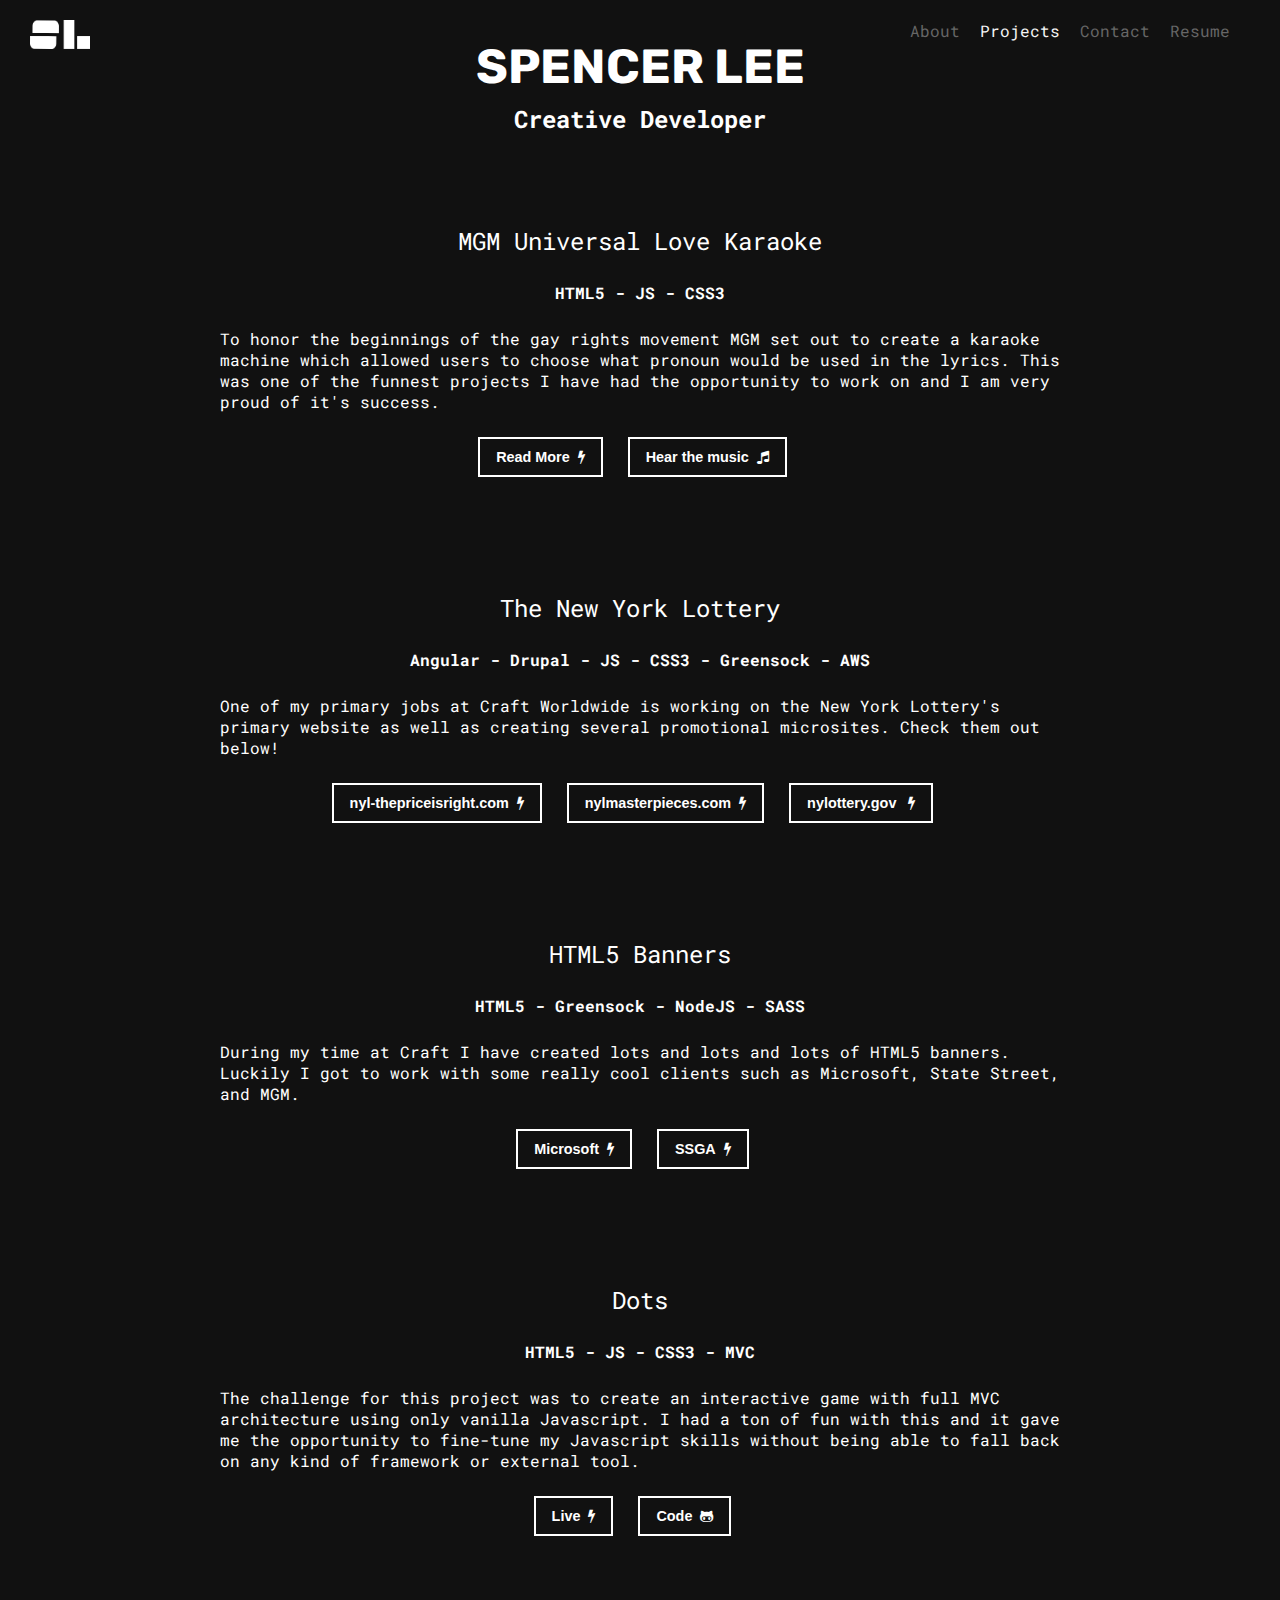
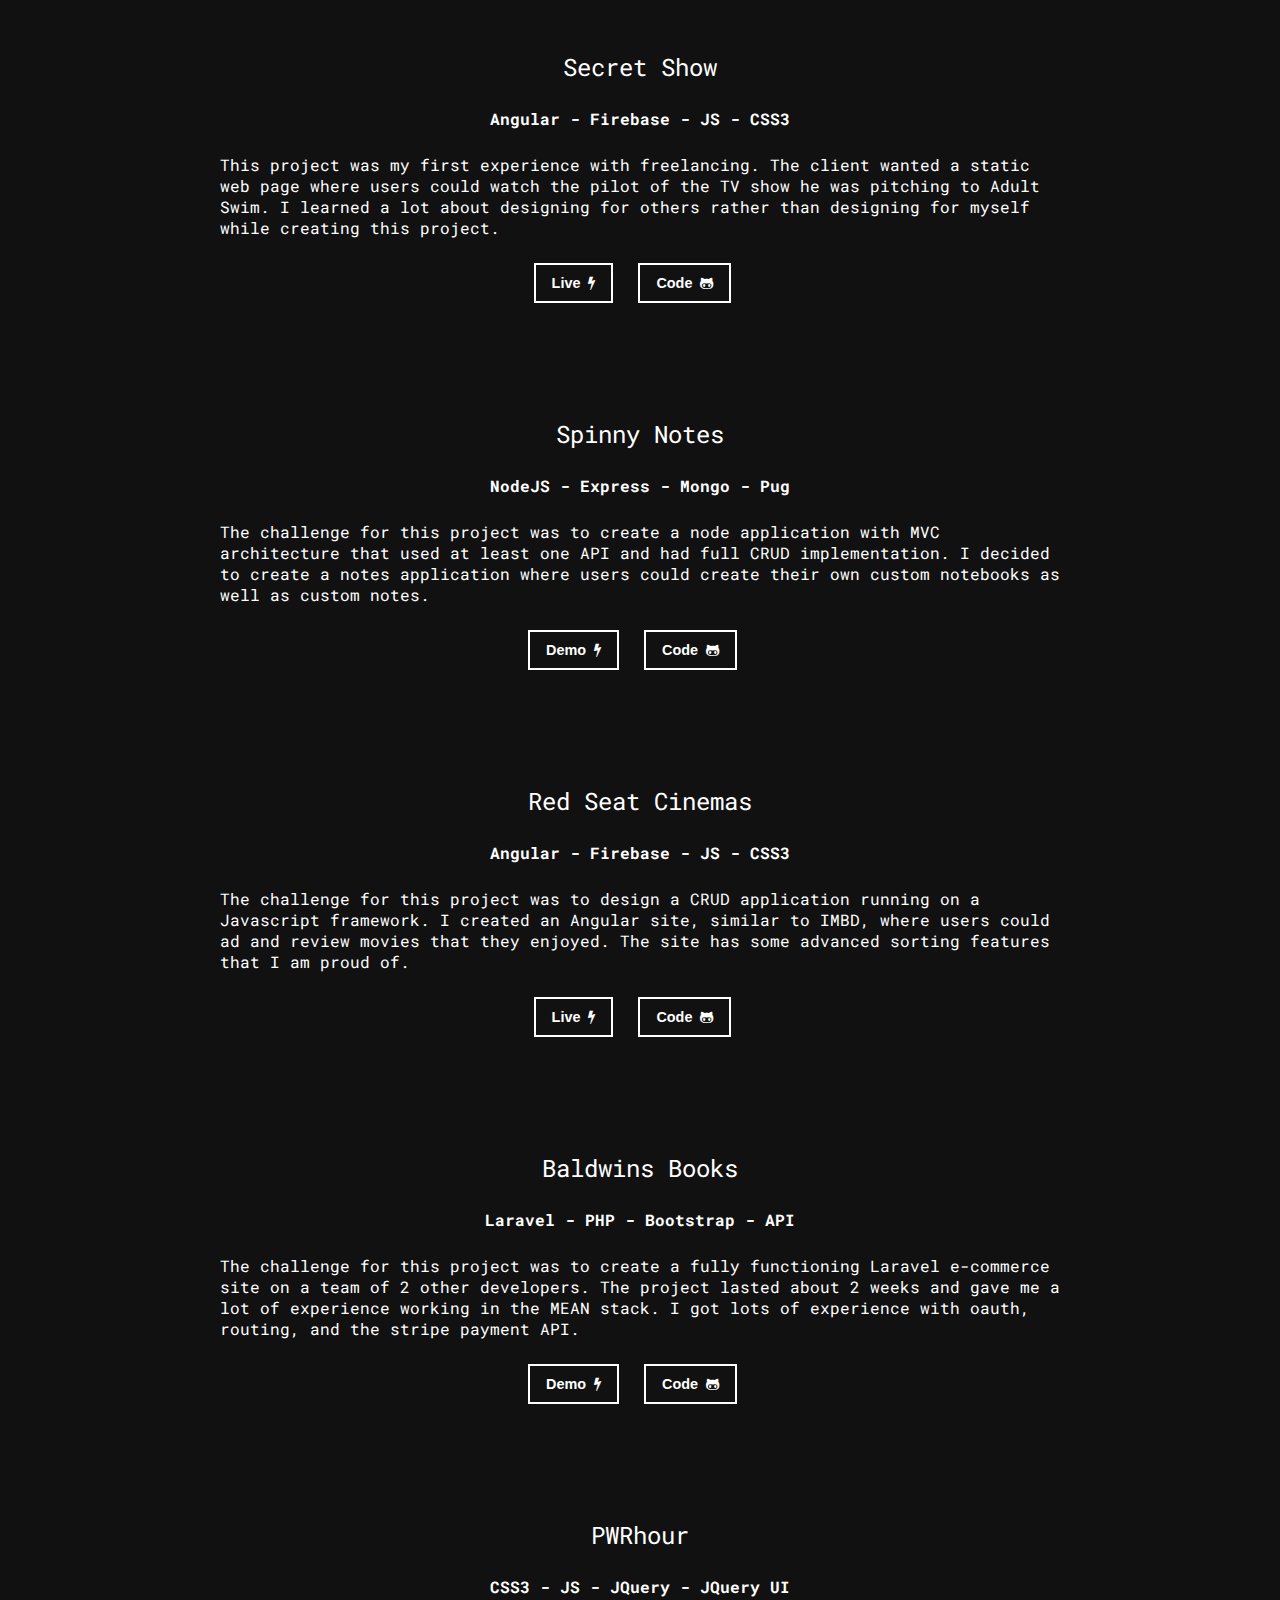
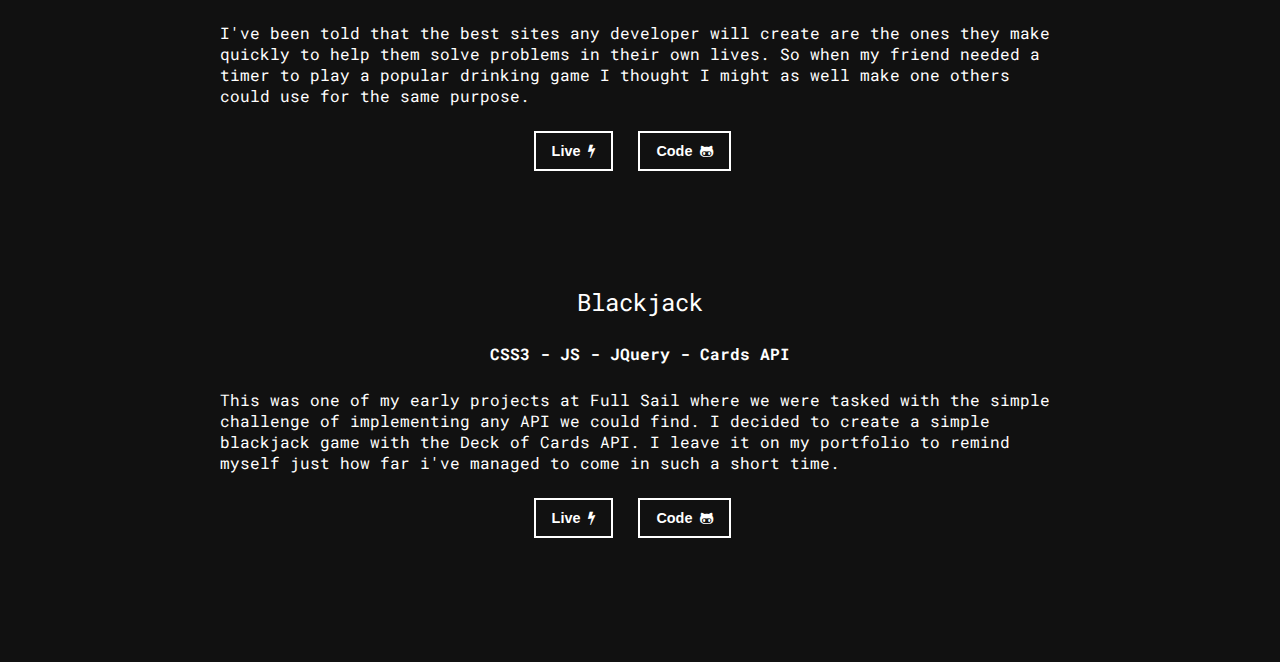
==== index.html @ 16e2f805 "Updating paths" ====
<!DOCTYPE html>
<html>
  <head>
    <meta charset="utf-8">
    <meta name="viewport" content="width=device-width, initial-scale=1.0">
    <link href="https://fonts.googleapis.com/css?family=Roboto+Mono|Rubik:900" rel="stylesheet"/>
    <link rel="shortcut icon" href="favicon.ico" type="image/x-icon">
    <link href="https://maxcdn.bootstrapcdn.com/font-awesome/4.7.0/css/font-awesome.min.css" rel="stylesheet" integrity="sha384-wvfXpqpZZVQGK6TAh5PVlGOfQNHSoD2xbE+QkPxCAFlNEevoEH3Sl0sibVcOQVnN" crossorigin="anonymous">

    <link href="css/main.css" rel="stylesheet"/>
    <title>Spencer Lee | Creative Developer</title>
    <meta name="description" content="Hi I'm Spencer Lee, a creative developer. Here you can find some of the different projects I've gotten to work on the last few months.">
    <script>
      (function(i,s,o,g,r,a,m){i['GoogleAnalyticsObject']=r;i[r]=i[r]||function(){
      (i[r].q=i[r].q||[]).push(arguments)},i[r].l=1*new Date();a=s.createElement(o),
      m=s.getElementsByTagName(o)[0];a.async=1;a.src=g;m.parentNode.insertBefore(a,m)
      })(window,document,'script','https://www.google-analytics.com/analytics.js','ga');

      ga('create', 'UA-91645267-1', 'auto');
      ga('send', 'pageview');
    </script>
  </head>
  <body>
    <img class="escape" src="images/logo.png" alt="Logo">
    <section id="header">
      <h1> SPENCER LEE </h1>
      <h2> Creative Developer </h2>
      <nav id="nav">
        <a href="http://spencerlee200.github.io/about"> About </a>
        <a class="active" href="http://spencerlee200.github.io"> Projects </a>
        <a href="http://spencerlee200.github.io/contact"> Contact </a>
        <a href="Lee_Spencer-Resume.pdf" target="_blank"> Resume </a>
      </nav>
    </section>

    <section id="work">
      <div>
        <ul>
          <li class="slant">
            <span class="revslant"> MGM Universal Love Karaoke </span>
            <div class="dropdown revslant">
              <div>
                <p> <strong> HTML5 - JS - CSS3 </strong> </p>
                <p> To honor the beginnings of the gay rights movement MGM set out to create a
                    karaoke machine which allowed users to choose what pronoun would be used in
                    the lyrics. This was one of the funnest projects I have had the opportunity to
                    work on and I am very proud of it's success.
                </p>
                <a href="https://www.adweek.com/creativity/see-how-mgms-universal-love-made-an-impact-during-stonewall-day/" target="_blank"><button> Read More&nbsp;&nbsp;<i class="fa fa-bolt" aria-hidden="true"></i></button></a>
                <a href="https://www.universal-love.com/" target="_blank"><button> Hear the music&nbsp;&nbsp;<i class="fa fa-music"></i></button></a>
              </div>
            </div>
          </li>
          <li class="revslant">
            <span class="slant"> The New York Lottery </span>
            <div class="dropdown slant">
              <div>
                <p> <strong> Angular - Drupal - JS - CSS3 - Greensock - AWS </strong> </p>
                <p> One of my primary jobs at Craft Worldwide is working on the New York Lottery's primary
                    website as well as creating several promotional microsites. Check them out below!
                </p>
                <a href="https://www.nyl-thepriceisright.com/" target="_blank"><button> nyl-thepriceisright.com&nbsp;&nbsp;<i class="fa fa-bolt" aria-hidden="true"></i></button></a>
                <a href="https://www.youtube.com/watch?v=92Py029llLg&feature=youtu.be" target="_blank"><button> nylmasterpieces.com&nbsp;&nbsp;<i class="fa fa-bolt" aria-hidden="true"></i></button></a>
                <a href="https://nylottery.ny.gov/" target="_blank"><button> nylottery.gov &nbsp;&nbsp;<i class="fa fa-bolt" aria-hidden="true"></i></button></a>
              </div>
            </div>
          </li>
          <li class="slant">
            <span class="revslant"> HTML5 Banners </span>
            <div class="dropdown revslant">
              <div>
                <p> <strong> HTML5 - Greensock - NodeJS - SASS </strong> </p>
                <p> During my time at Craft I have created lots and lots and lots of HTML5 banners. Luckily I got to work
                    with some really cool clients such as Microsoft, State Street, and MGM.
                </p>
                <a href="https://spencerlee200.github.io/banners/microsoft_ad" target="_blank"><button class="banner_btn" value='msft'> Microsoft&nbsp;&nbsp;<i class="fa fa-bolt" aria-hidden="true"></i></button></a>
                <a href="https://spencerlee200.github.io/banners/ssga_ad" target="_blank"><button class="banner_btn" value='ssga'> SSGA&nbsp;&nbsp;<i class="fa fa-bolt" aria-hidden="true"></i></button></a>
              </div>
            </div>
          </li>
          <li class="revslant">
            <span class="slant"> Dots </span>
            <div class="dropdown slant">
              <div>
                <p> <strong> HTML5 - JS - CSS3 - MVC </strong> </p>
                <p> The challenge for this project was to create an interactive game with full MVC
                    architecture using only vanilla Javascript. I had a ton of fun with this and it gave me
                    the opportunity to fine-tune my Javascript skills without being able to fall back on
                    any kind of framework or external tool.
                </p>
                <a href="https://spencerlee200.github.io/dots" target="_blank"><button> Live&nbsp;&nbsp;<i class="fa fa-bolt" aria-hidden="true"></i></button></a>
                <a href="https://github.com/spencerlee200/dots" target="_blank"><button> Code&nbsp;&nbsp;<i class="fa fa-github-alt" aria-hidden="true"></i></button></a>
              </div>
            </div>
          </li>
          <li class="slant">
            <span class="revslant"> Secret Show </span>
            <div class="dropdown revslant">
              <div>
                <p> <strong> Angular - Firebase - JS - CSS3</strong> </p>
                <p> This project was my first experience with freelancing. The client wanted
                    a static web page where users could watch the pilot of the TV show he was pitching to Adult Swim.
                    I learned a lot about designing for others rather than designing for myself while
                    creating this project.
                </p>
                <a href="http://spencerlee200.github.io/secretshow" target="_blank"><button> Live&nbsp;&nbsp;<i class="fa fa-bolt" aria-hidden="true"></i></button></a>
                <a href="https://github.com/spencerlee200/secretshow" target="_blank"><button> Code&nbsp;&nbsp;<i class="fa fa-github-alt" aria-hidden="true"></i></button></a>
              </div>
            </div>
          </li>
          <li class="revslant">
            <span class="slant"> Spinny Notes </span>
            <div class="dropdown slant">
              <div>
                <p> <strong> NodeJS - Express - Mongo - Pug </strong> </p>
                <p> The challenge for this project was to create a node application with MVC
                    architecture that used at least one API and had full CRUD implementation. I decided
                    to create a notes application where users could create their own custom notebooks
                    as well as custom notes.
                </p>
                <a href="https://www.youtube.com/watch?v=k9lcfve6gXg" target="_blank"><button> Demo&nbsp;&nbsp;<i class="fa fa-bolt" aria-hidden="true"></i></button></a>
                <a href="https://github.com/spencerlee200/spinnynotes" target="_blank"><button> Code&nbsp;&nbsp;<i class="fa fa-github-alt" aria-hidden="true"></i></button></a>
              </div>
            </div>
          </li>
          <li class="slant">
            <span class="revslant"> Red Seat Cinemas </span>
            <div class="dropdown revslant">
              <div>
                <p> <strong> Angular - Firebase - JS - CSS3 </strong> </p>
                <p> The challenge for this project was to design a CRUD application
                    running on a Javascript framework. I created an Angular site, similar to IMBD, where
                    users could ad and review movies that they enjoyed. The site has some advanced sorting
                    features that I am proud of.
                </p>
                <a href="http://spencerlee200.github.io/movies" target="_blank"><button> Live&nbsp;&nbsp;<i class="fa fa-bolt" aria-hidden="true"></i></button></a>
                <a href="https://github.com/spencerlee200/movies" target="_blank"><button> Code&nbsp;&nbsp;<i class="fa fa-github-alt" aria-hidden="true"></i></button></a>
              </div>
            </div>
          </li>
          <li class="revslant">
            <span class="slant"> Baldwins Books </span>
            <div class="dropdown slant">
              <div>
                <p> <strong> Laravel - PHP - Bootstrap - API </strong> </p>
                <p> The challenge for this project was to create a fully functioning Laravel e-commerce site
                    on a team of 2 other developers. The project lasted about 2 weeks and gave me a lot of
                    experience working in the MEAN stack. I got lots of experience with oauth, routing, and
                    the stripe payment API.
                </p>
                <a href="https://www.youtube.com/watch?v=F7EI7WzmjQY&feature=youtu.be" target="_blank"><button> Demo&nbsp;&nbsp;<i class="fa fa-bolt" aria-hidden="true"></i></button></a>
                <a href="https://github.com/spencerlee200/baldwinsbooks" target="_blank"><button> Code&nbsp;&nbsp;<i class="fa fa-github-alt" aria-hidden="true"></i></button></a>
              </div>
            </div>
          </li>
          <li class="slant">
            <span class="revslant"> PWRhour </span>
            <div class="dropdown revslant">
              <div>
                <p> <strong> CSS3 - JS - JQuery - JQuery UI </strong> </p>
                <p> I've been told that the best sites any developer will create are the ones they
                    make quickly to help them solve problems in their own lives. So when my friend needed
                    a timer to play a popular drinking game I thought I might as well make one others could use
                    for the same purpose.
                </p>
                <a href="http://spencerlee200.github.io/pwrhour" target="_blank"><button> Live&nbsp;&nbsp;<i class="fa fa-bolt" aria-hidden="true"></i></button></a>
                <a href="https://github.com/spencerlee200/pwrhour" target="_blank"><button> Code&nbsp;&nbsp;<i class="fa fa-github-alt" aria-hidden="true"></i></button></a>
              </div>
            </div>
          </li>
          <li class="revslant">
            <span class="slant"> Blackjack </span>
            <div class="dropdown slant">
              <div>
                <p> <strong> CSS3 - JS - JQuery - Cards API </strong> </p>
                <p> This was one of my early projects at Full Sail where we were tasked with
                    the simple challenge of implementing any API we could find. I decided to create a
                    simple blackjack game with the Deck of Cards API. I leave it on my portfolio to remind myself
                    just how far i've managed to come in such a short time.
                </p>
                <a href="http://spencerlee200.github.io/blackjack" target="_blank"><button> Live&nbsp;&nbsp;<i class="fa fa-bolt" aria-hidden="true"></i></button></a>
                <a href="https://github.com/spencerlee200/blackjack" target="_blank"><button> Code&nbsp;&nbsp;<i class="fa fa-github-alt" aria-hidden="true"></i></button></a>
              </div>
            </div>
          </li>
        </ul>
      </div>
    </section>
    <script src="https://code.jquery.com/jquery-3.1.1.min.js" integrity="sha256-hVVnYaiADRTO2PzUGmuLJr8BLUSjGIZsDYGmIJLv2b8=" crossorigin="anonymous"></script>
    <script type="text/javascript" src="js/main.js"></script>
    <script>
      (function(i,s,o,g,r,a,m){i['GoogleAnalyticsObject']=r;i[r]=i[r]||function(){
      (i[r].q=i[r].q||[]).push(arguments)},i[r].l=1*new Date();a=s.createElement(o),
      m=s.getElementsByTagName(o)[0];a.async=1;a.src=g;m.parentNode.insertBefore(a,m)
      })(window,document,'script','https://www.google-analytics.com/analytics.js','ga');

      ga('create', 'UA-91645267-1', 'auto');
      ga('send', 'pageview');
    </script>
  </body>
</html>
---- css/main.css ----
/*//////////////////////////////////////
          General and Navigation
//////////////////////////////////////*/
body {
  background: #111;
  font-family: 'Roboto Mono', monospace;
  color: white;
  margin: 0;
}

a {
  text-decoration: none;
  color: white;
}



#header {
  text-align: center;
}

#header h1 {
  font-family: 'Rubik', sans-serif;
  font-size: 3em;
  margin: 8px auto;
  padding-top: 30px;
}

#header h2 {
  font-size: 1.5em;
  margin: 2px auto;
}

#nav {
  float: right;
  top: 20px;
  right: 30px;
  position: absolute;
}

#nav a {
  color: #666;
  float: left;
  margin-right: 20px;
}

#nav a:hover, #nav a.active:hover {
  color: white;
}

#nav a.active {
  color: whitesmoke;
}

.escape {
  width: 60px;
  top: 20px;
  left: 30px;
  position: absolute;
}

.hidden {
  display: none !important;
}

/*//////////////////////////////////////
                Work
//////////////////////////////////////*/
#work ul {
  list-style: none;
  padding-left: 0;
  margin-left: 0;
  margin-top: 50px;
}

#work ul li {
  padding: 40px;
  text-align: center;
  margin-bottom: 20px;
}

#work li span {
  display: block;
  font-size: 1.5em;
  vertical-align: middle;
}

.slant {
  -webkit-transform: skewY(5deg);
     -moz-transform: skewY(5deg);
      -ms-transform: skewY(5deg);
          transform: skewY(5deg);
}

.revslant {
  -webkit-transform: skewY(-5deg);
     -moz-transform: skewY(-5deg);
      -ms-transform: skewY(-5deg);
          transform: skewY(-5deg);
}

.dropdown {
  height: auto;
  display: block;
  background: none;
}

.dropdown div {
  text-align: center;
}

.dropdown p {
  width: 70%;
  text-align: left;
  margin: 25px auto;
}

.dropdown p:first-of-type {
  text-align: center;
}

.dropdown button {
  padding: 10px 16px;
  border: 2px solid white;
  color: white;
  font-size: .9em;
  font-weight: bolder;
  background: inherit;
  margin-bottom: 15px;
  cursor: pointer;
}

.dropdown button:hover {
  background: rgba(0, 0, 0, .1);
  transform: scale(1.1);
  color: darken;
}

.dropdown button:first-of-type {
  margin-right: 15px;
}

.down, .up {
  font-size: 2em;
}

/*//////////////////////////////////////
                Banners
//////////////////////////////////////*/
.banner {
  position: absolute;
  top: 50%;
  transform: translateY(-50%);
  bottom: 0;
  left: 0;
  right: 0;
}

.banner i {
  position: relative;
  top: 15px;
  right: 15px;
  color: red;
}

.banner iframe {
  width: 100%;
  height: 100%;
}

.overlay {
  width: 100vw;
  height: 100vh;
  position: fixed;
  top: 0;
  right: 0;
  left: 0;
  bottom: 0;
  background: rgba(0,0,5,0.3);
  display: block;
  z-index: 1;
}

#microsoft_ad {
  width: 300px;
  height: 250px;
}

#ssga_ad {
  width: 300px;
  height: 600px;
}
/*//////////////////////////////////////
                About
//////////////////////////////////////*/
#about {
  clear: both;
  margin-bottom: 50px;
}

#about h3, #contact h3 {
  text-align: center;
  font-family: 'Rubik', sans-serif;
  font-size: 3.5em;
  margin-bottom: 10px;
}

#about p {
  width: 50%;
  text-align: left;
  margin: 0 auto;
}

#about p:last-of-type {
  text-align: center;
}

#reach span {
  font-size: 2em;
  padding: 0px 20px;
}

#reach span:hover {
  background: linear-gradient(330deg, #e05252 0%, #99e052 25%, #52e0e0 50%, #9952e0 75%, #e05252 100%);
  -webkit-background-clip: text;
  -webkit-text-fill-color: transparent;
  -moz- background: #111;
  -moz- color: #00CC99;
}

/*//////////////////////////////////////
                Contact
//////////////////////////////////////*/
#contact form {
  text-align: left;
  width: 20%;
  margin-left: 40%;
}

#contact form > input, #contact form > textarea{
  padding: 10px 5px;
  margin: 5px auto;
  width: 100%;
  border: none;
}

#contact form > button {
  padding: 5px 7px;
  background: white;
  border: none;
  border-radius: 10%;
}

#contact form > button:hover {
  background: #00cc99;
  color: white;
}

/*//////////////////////////////////////
          Media Queries
//////////////////////////////////////*/
@media screen and (max-width: 990px) {
  #nav {
    position: static;
    float: none;
    margin: 0 auto;
    width: 100%;
  }

  #nav > a {
    width: calc(100%/4);
    margin: 0 0;
    padding: 20px 0;
  }

  #work {
    clear: both;
  }

  #about p {
    width: 90%;
  }

  #contact form {
    width: 70%;
    margin-left: 15%;
  }

  #work ul {
    margin-top: 80px;
  }
}

@media screen and (max-width: 615px) {
  .escape {
    display: none;
  }

  .dropdown p {
    width: 95%;
  }

  .dropdown p:first-of-type {
    font-size: 1em;
  }
}
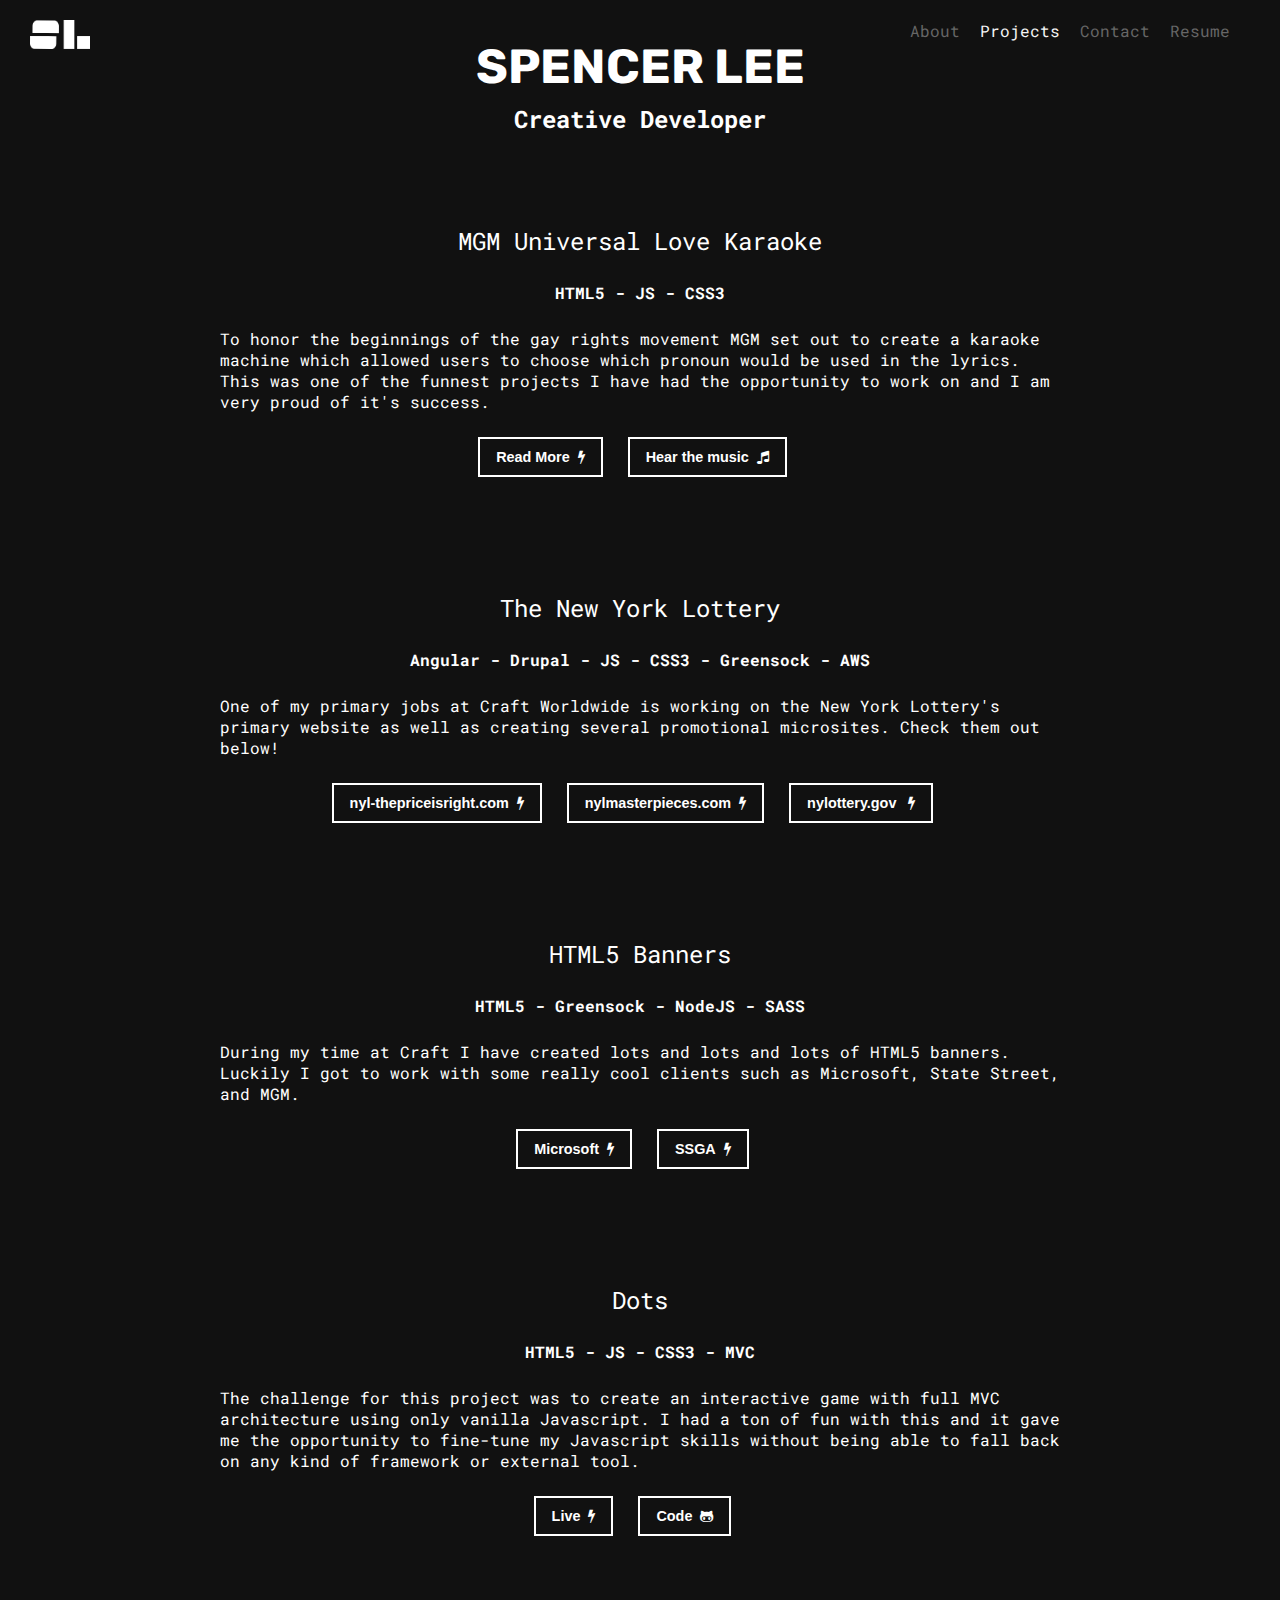
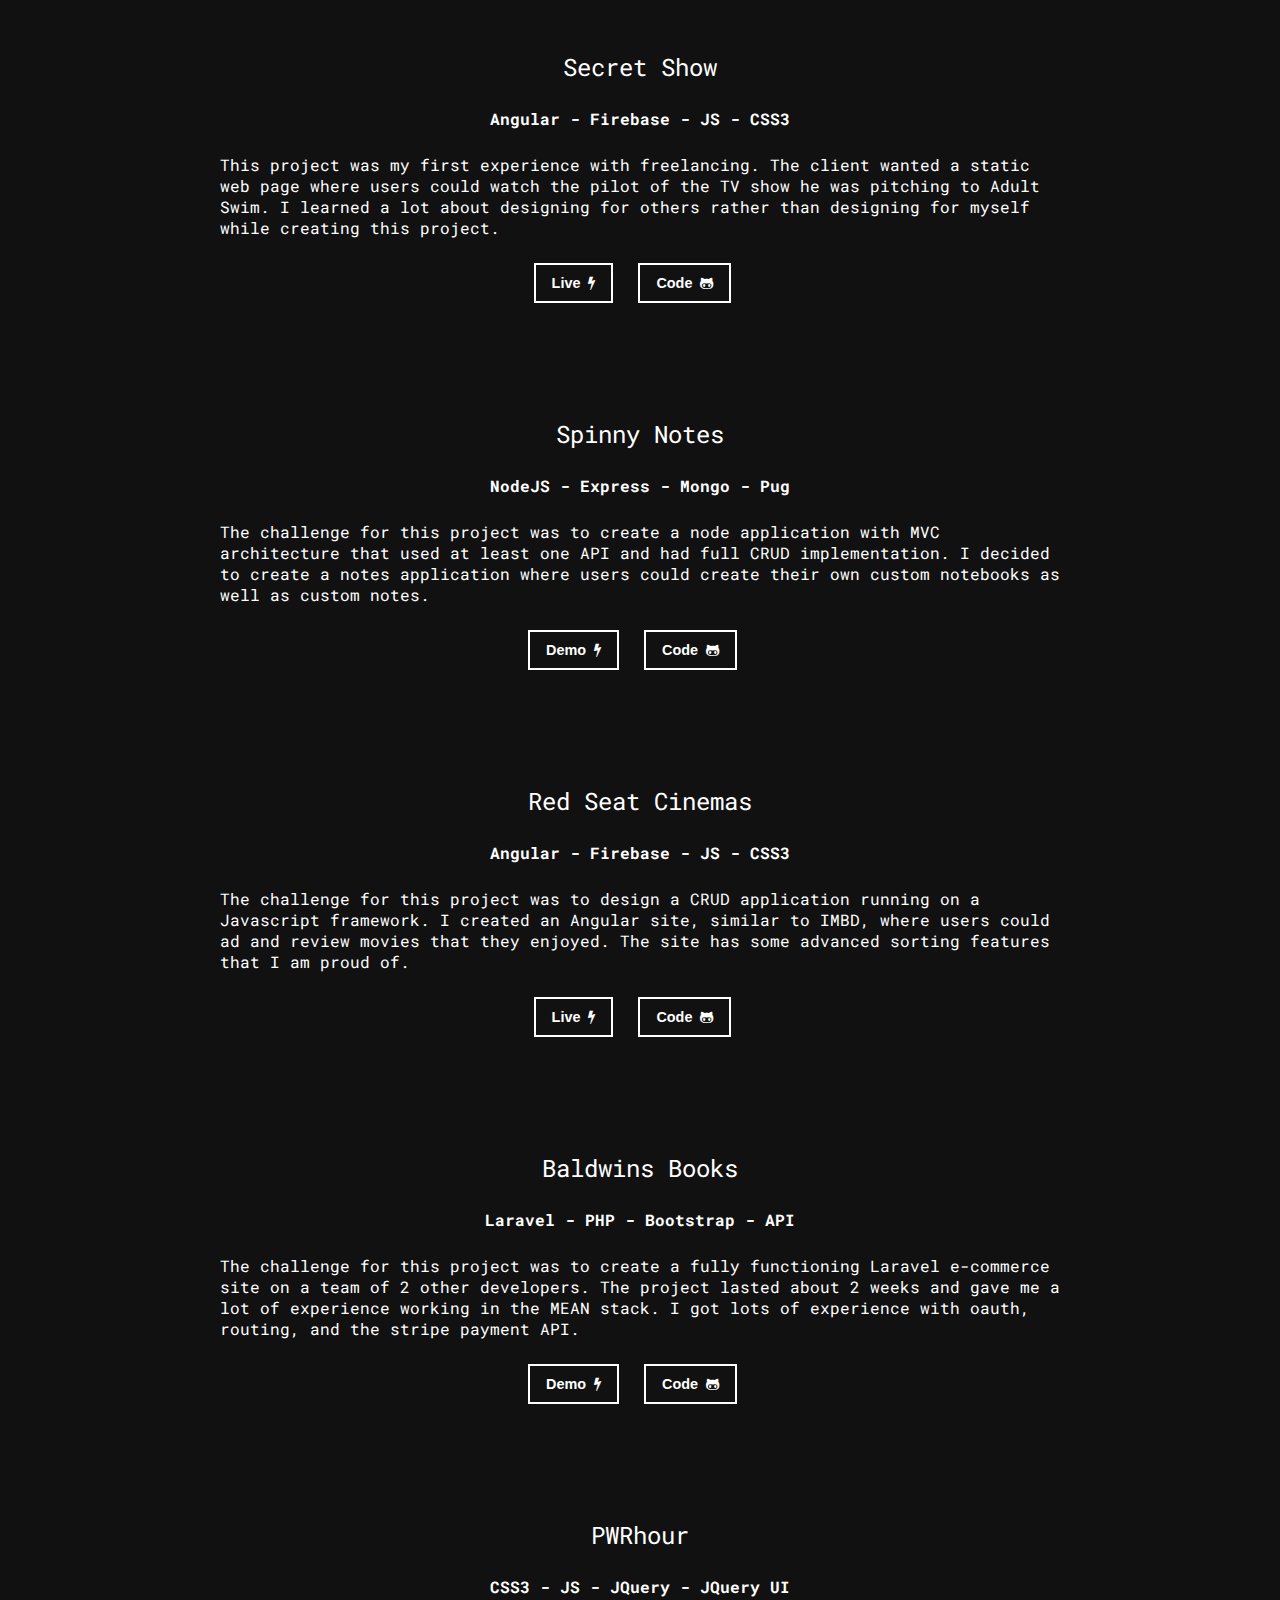
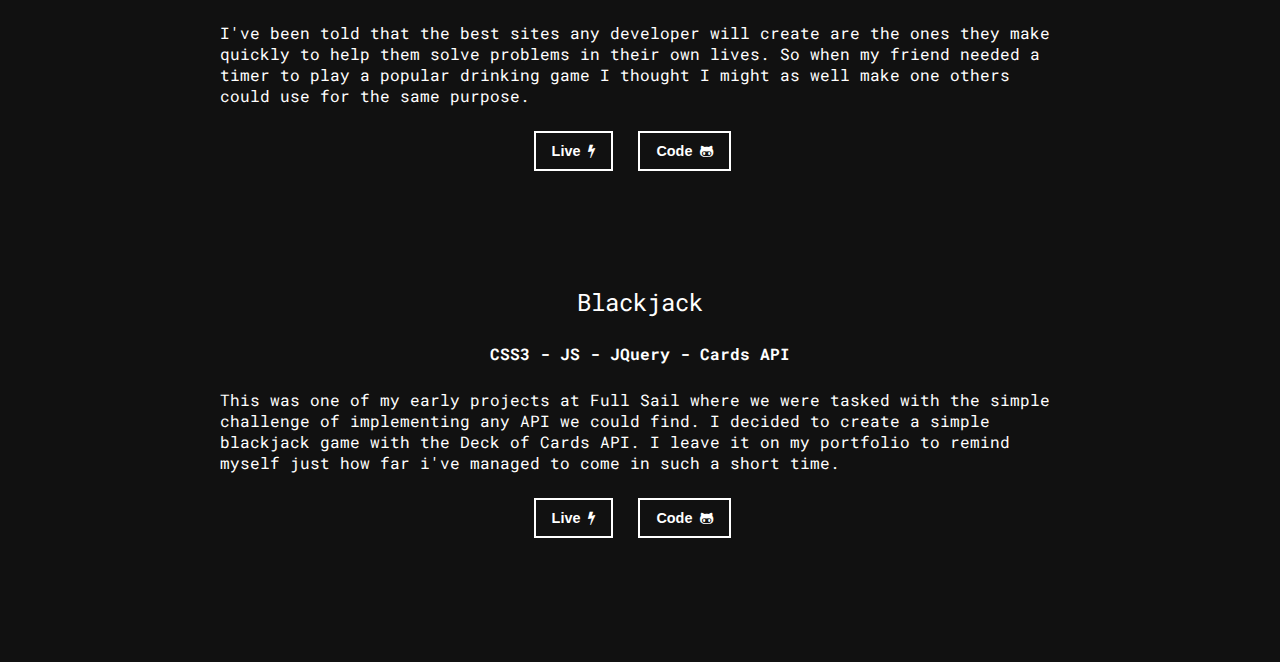
==== commit 10c87620: "Grammer" ====
--- a/index.html
+++ b/index.html
@@ -42,7 +42,7 @@
               <div>
                 <p> <strong> HTML5 - JS - CSS3 </strong> </p>
                 <p> To honor the beginnings of the gay rights movement MGM set out to create a
-                    karaoke machine which allowed users to choose what pronoun would be used in
+                    karaoke machine which allowed users to choose which pronoun would be used in
                     the lyrics. This was one of the funnest projects I have had the opportunity to
                     work on and I am very proud of it's success.
                 </p>
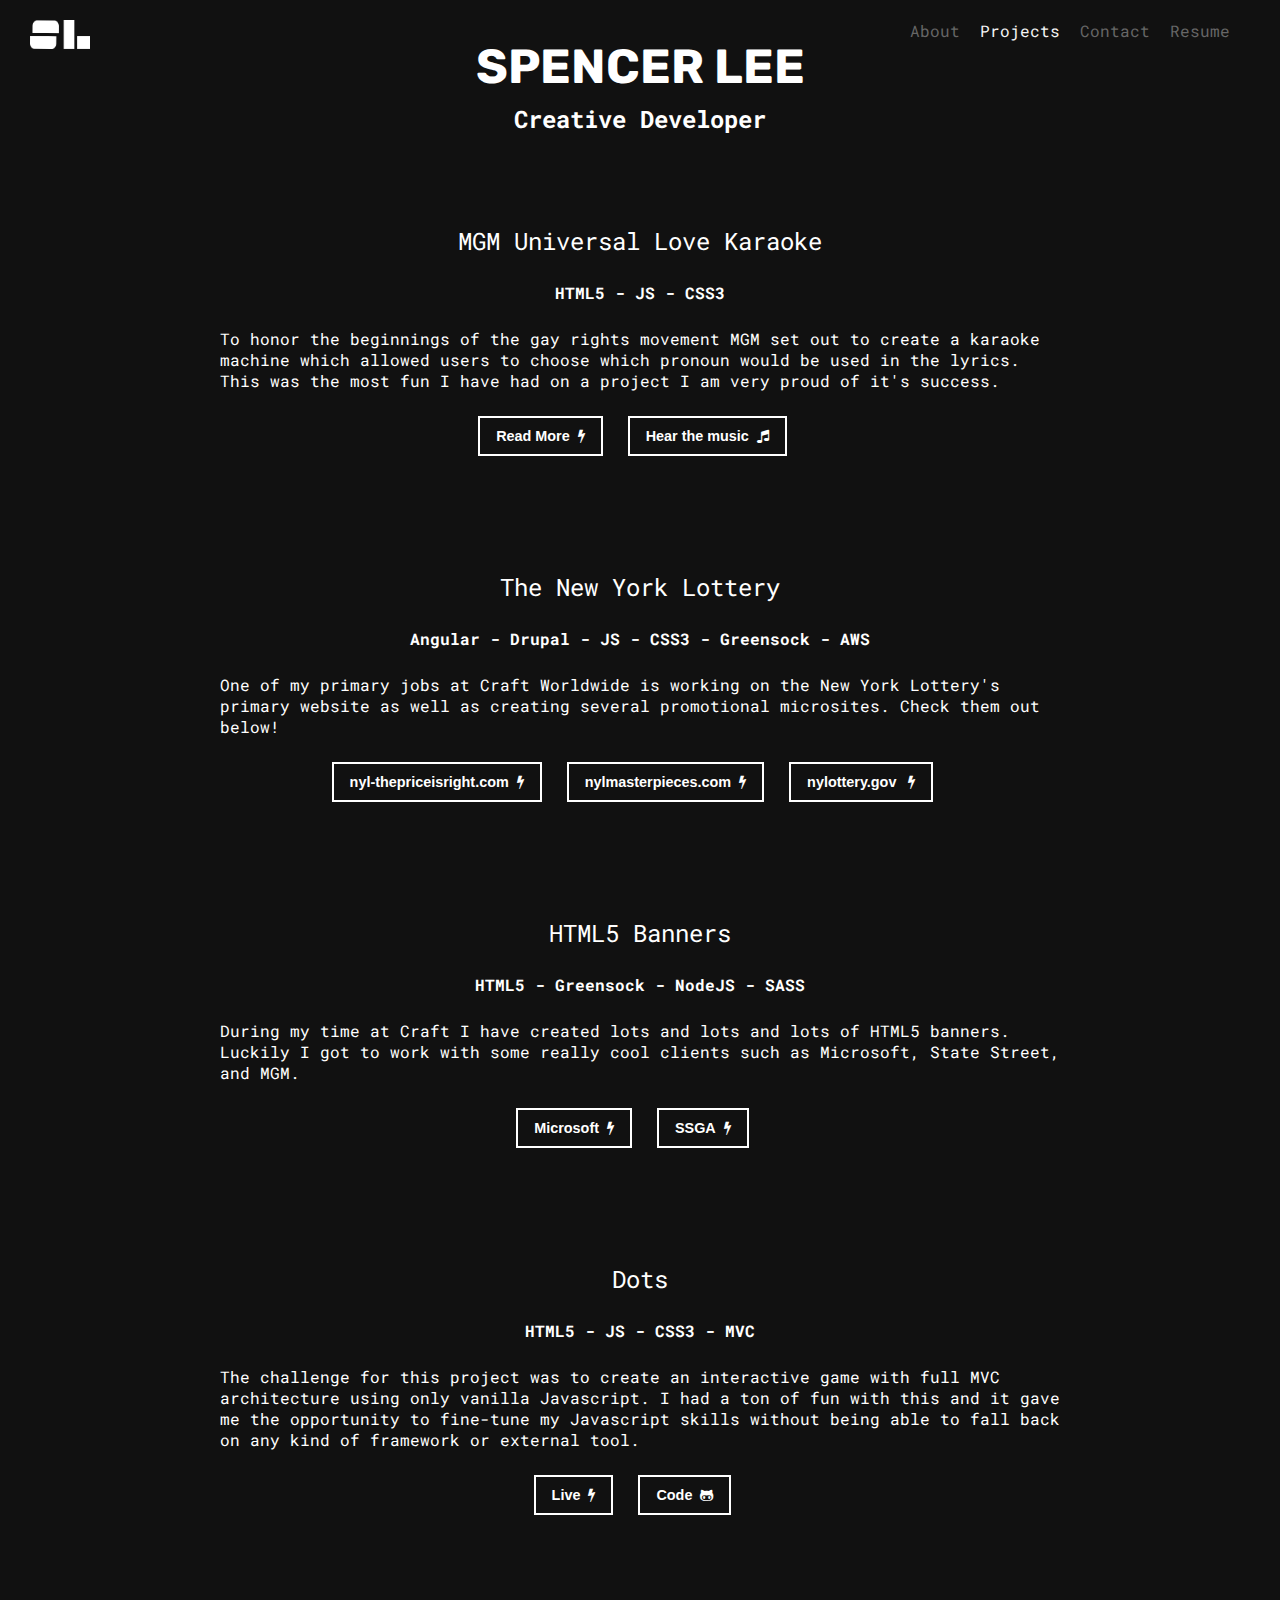
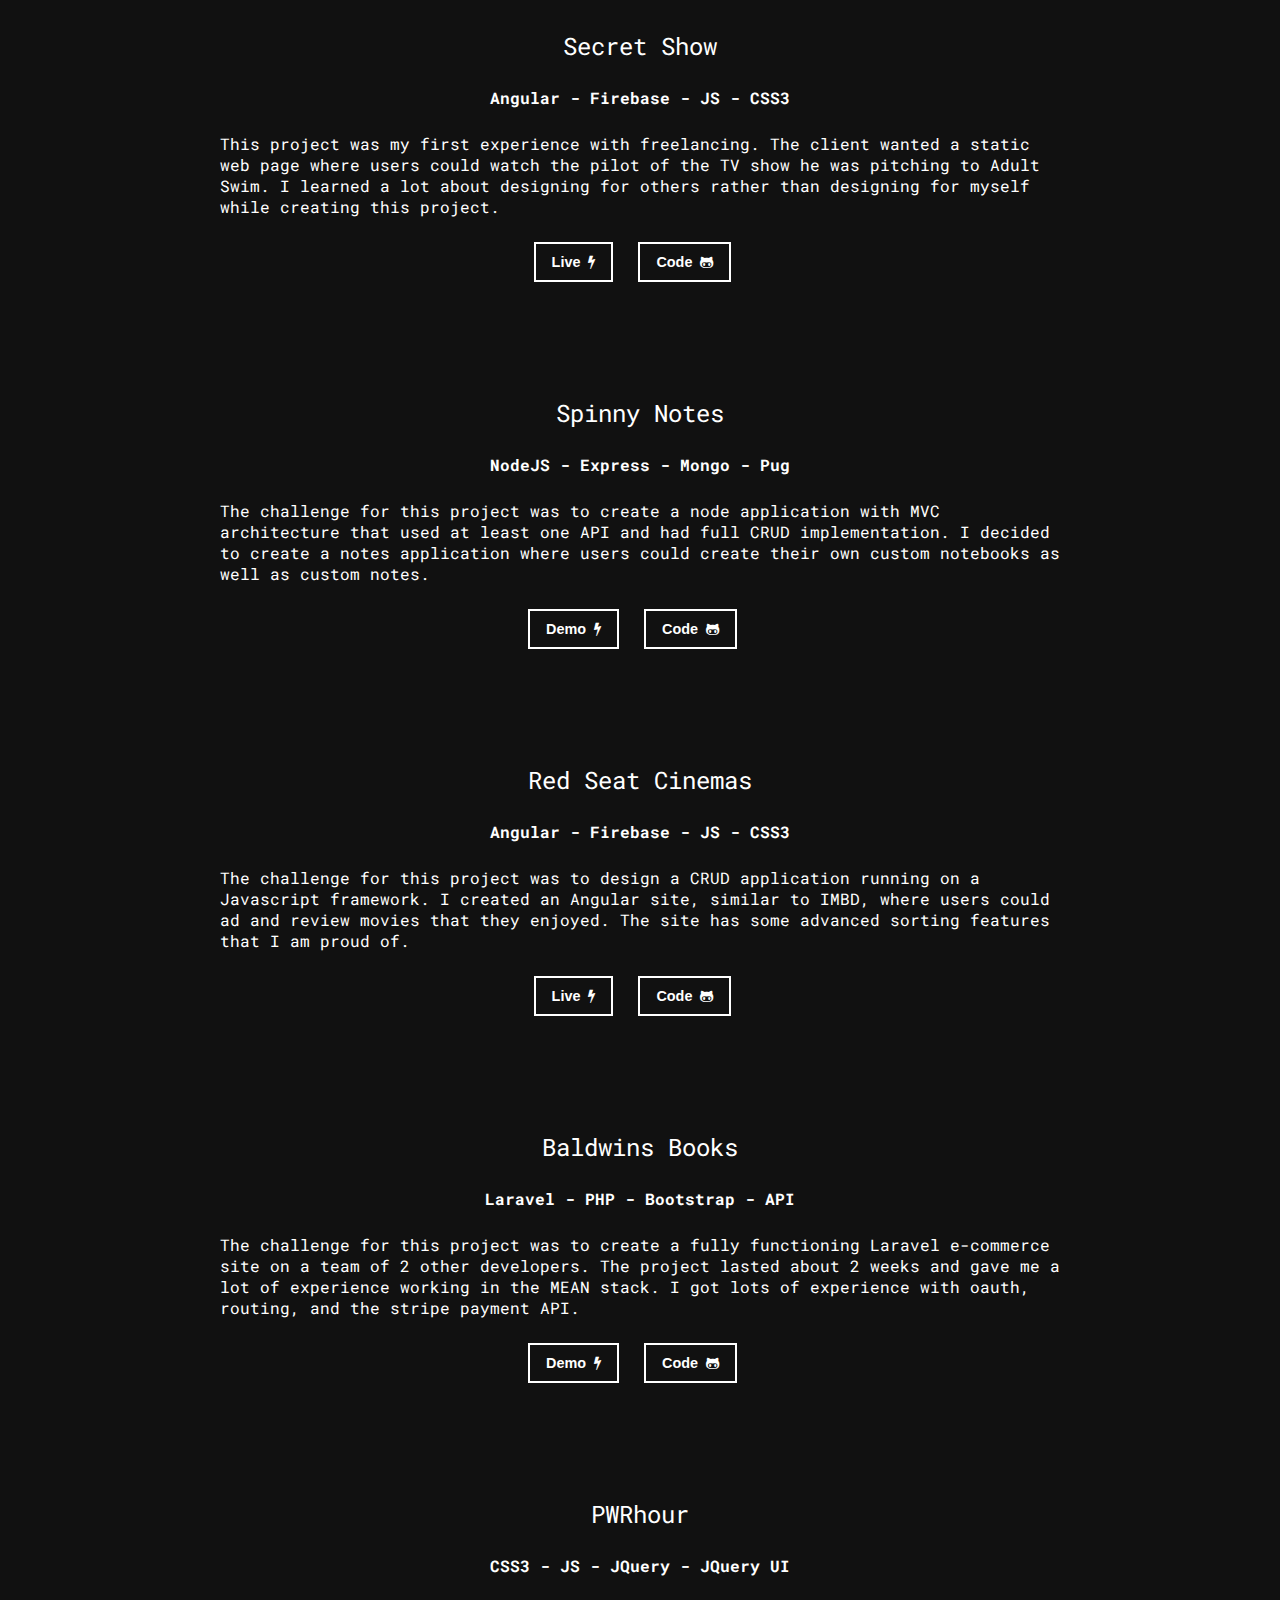
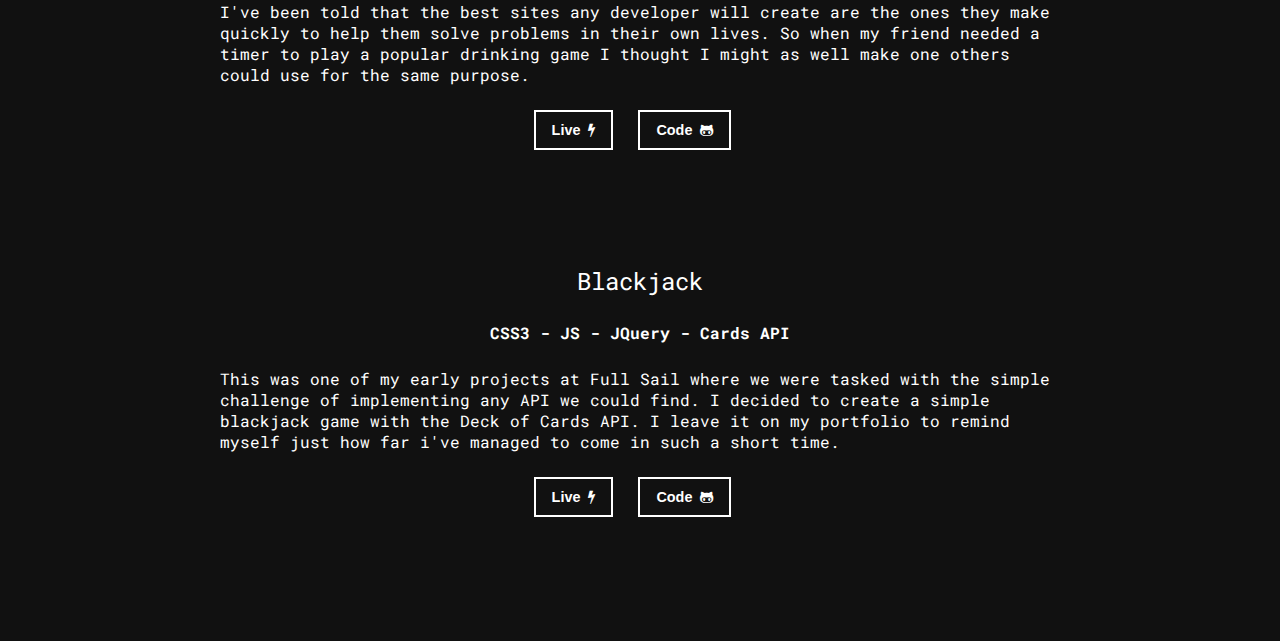
==== commit 3032698f: "More grammar" ====
--- a/index.html
+++ b/index.html
@@ -43,8 +43,7 @@
                 <p> <strong> HTML5 - JS - CSS3 </strong> </p>
                 <p> To honor the beginnings of the gay rights movement MGM set out to create a
                     karaoke machine which allowed users to choose which pronoun would be used in
-                    the lyrics. This was one of the funnest projects I have had the opportunity to
-                    work on and I am very proud of it's success.
+                    the lyrics. This was the most fun I have had on a project I am very proud of it's success.
                 </p>
                 <a href="https://www.adweek.com/creativity/see-how-mgms-universal-love-made-an-impact-during-stonewall-day/" target="_blank"><button> Read More&nbsp;&nbsp;<i class="fa fa-bolt" aria-hidden="true"></i></button></a>
                 <a href="https://www.universal-love.com/" target="_blank"><button> Hear the music&nbsp;&nbsp;<i class="fa fa-music"></i></button></a>
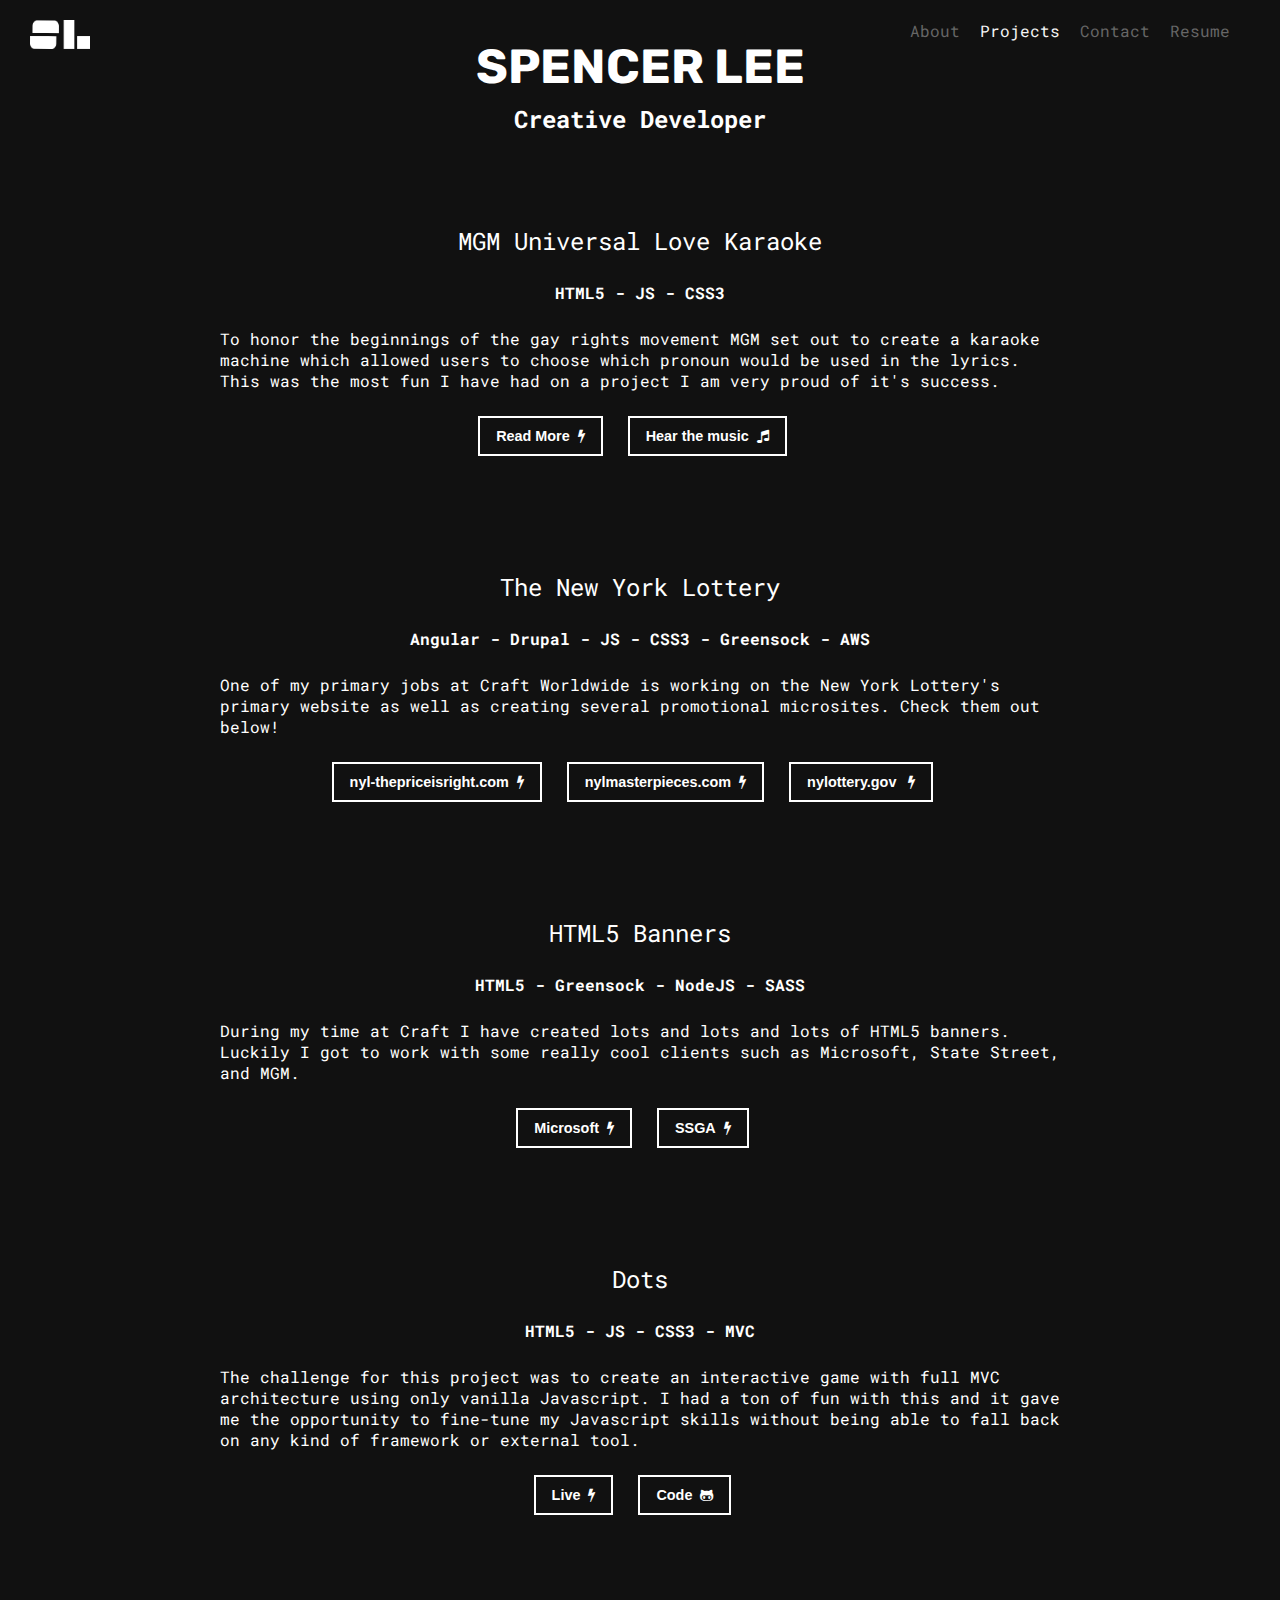
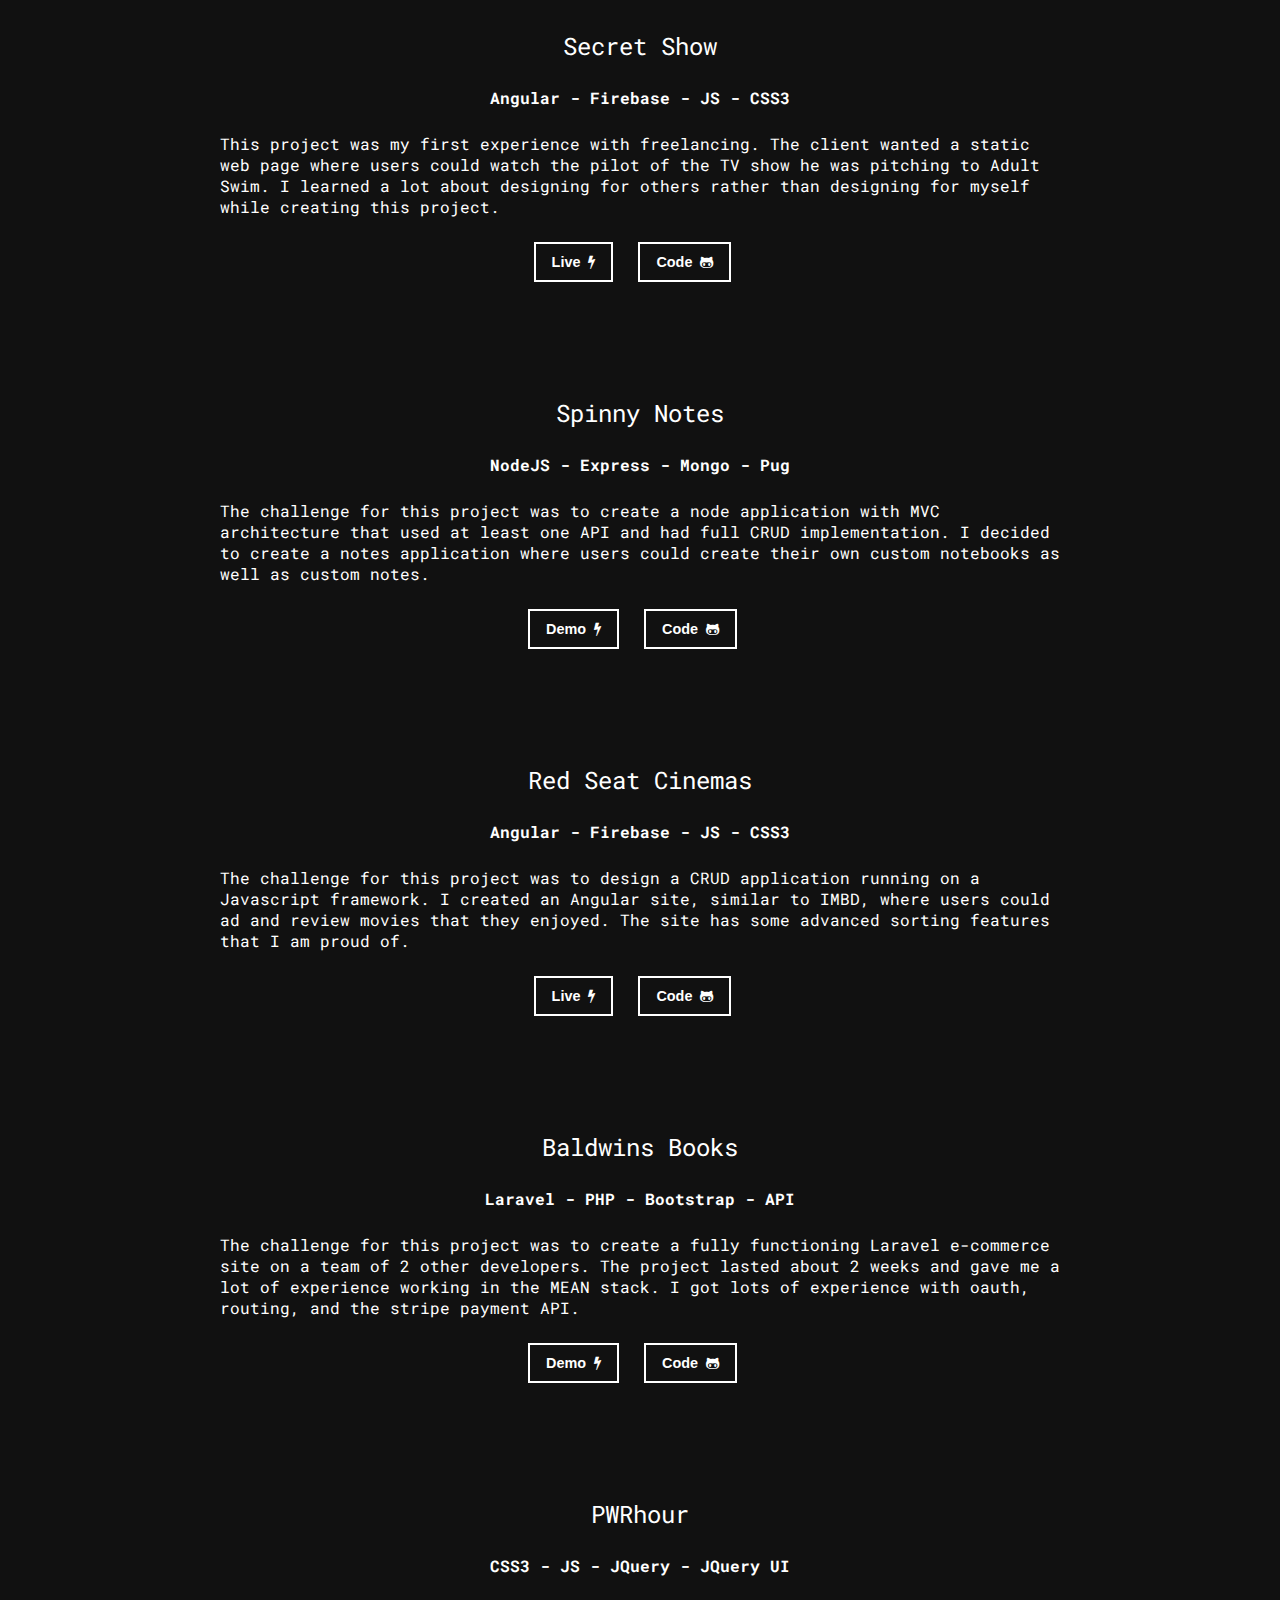
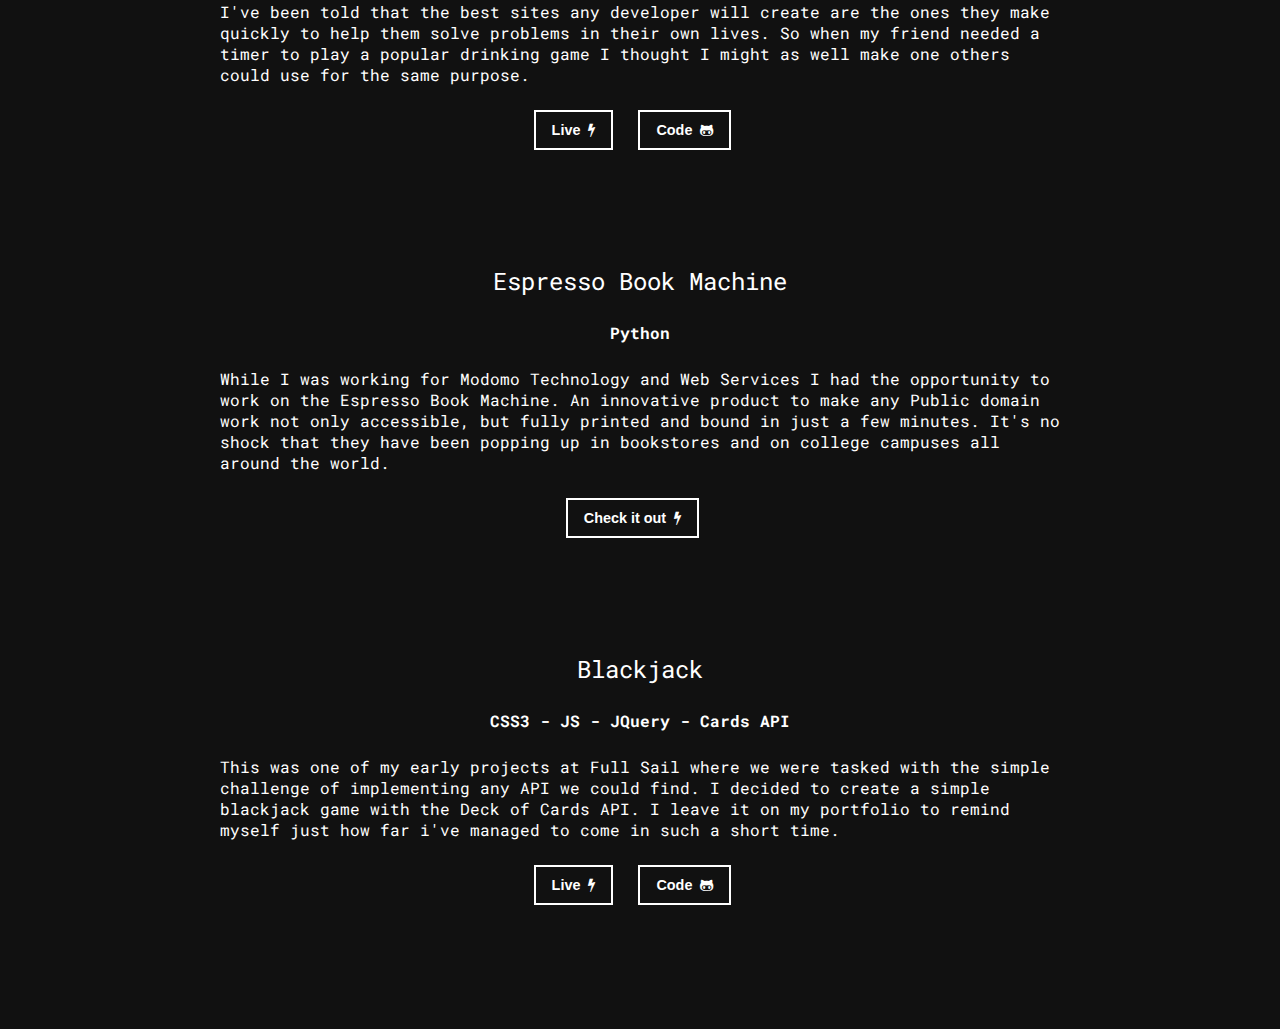
==== commit 5669e745: "Adding espresso book machine" ====
--- a/index.html
+++ b/index.html
@@ -168,8 +168,21 @@
             </div>
           </li>
           <li class="revslant">
-            <span class="slant"> Blackjack </span>
-            <div class="dropdown slant">
+            <span class="slant"> Espresso Book Machine </span>
+            <div class="dropdown slant">
+              <div>
+                <p> <strong> Python </strong> </p>
+                <p> While I was working for Modomo Technology and Web Services I had the opportunity to work on the Espresso Book Machine.
+                    An innovative product to make any Public domain work not only accessible, but fully printed and bound in just a few minutes.
+                    It's no shock that they have been popping up in bookstores and on college campuses all around the world.
+                </p>
+                <a href="http://ondemandbooks.com/ebm_overview.php" target="_blank"><button> Check it out&nbsp;&nbsp;<i class="fa fa-bolt" aria-hidden="true"></i></button></a>
+              </div>
+            </div>
+          </li>
+          <li class="slant">
+            <span class="revslant"> Blackjack </span>
+            <div class="dropdown revslant">
               <div>
                 <p> <strong> CSS3 - JS - JQuery - Cards API </strong> </p>
                 <p> This was one of my early projects at Full Sail where we were tasked with
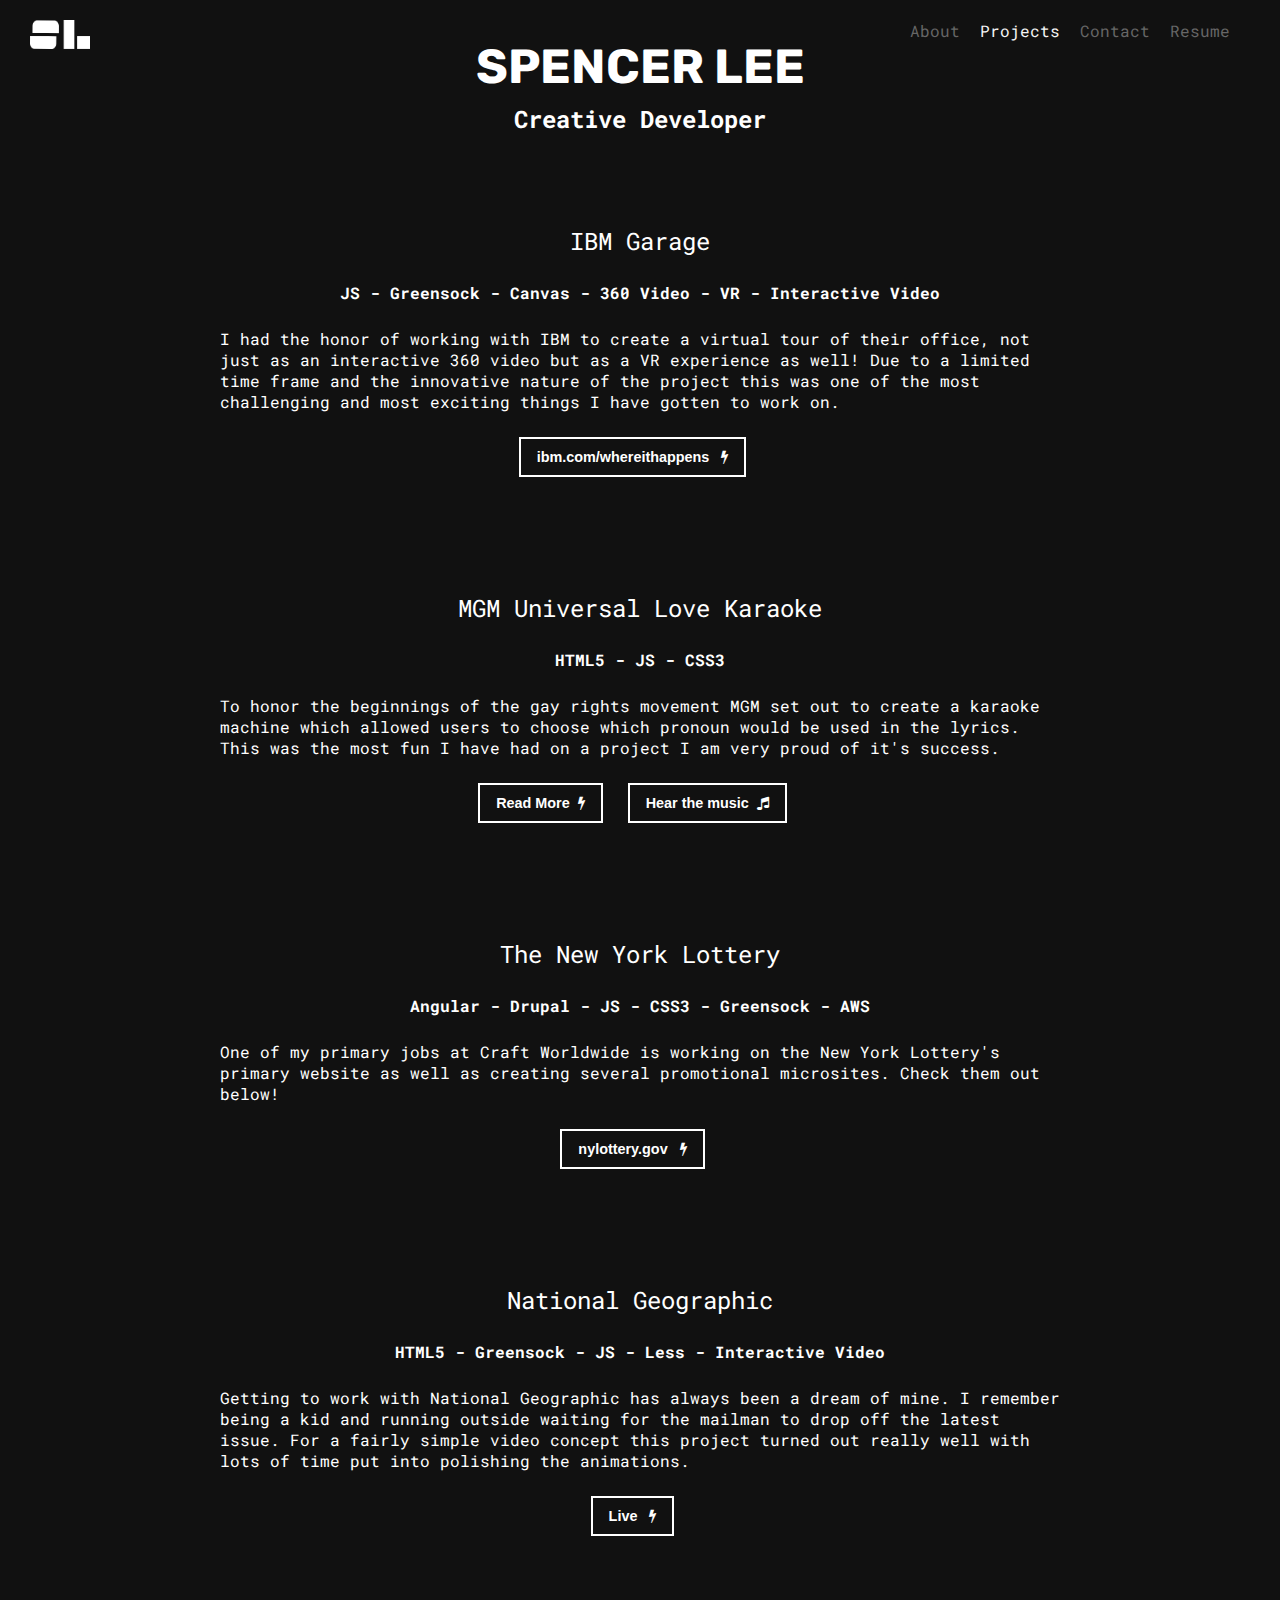
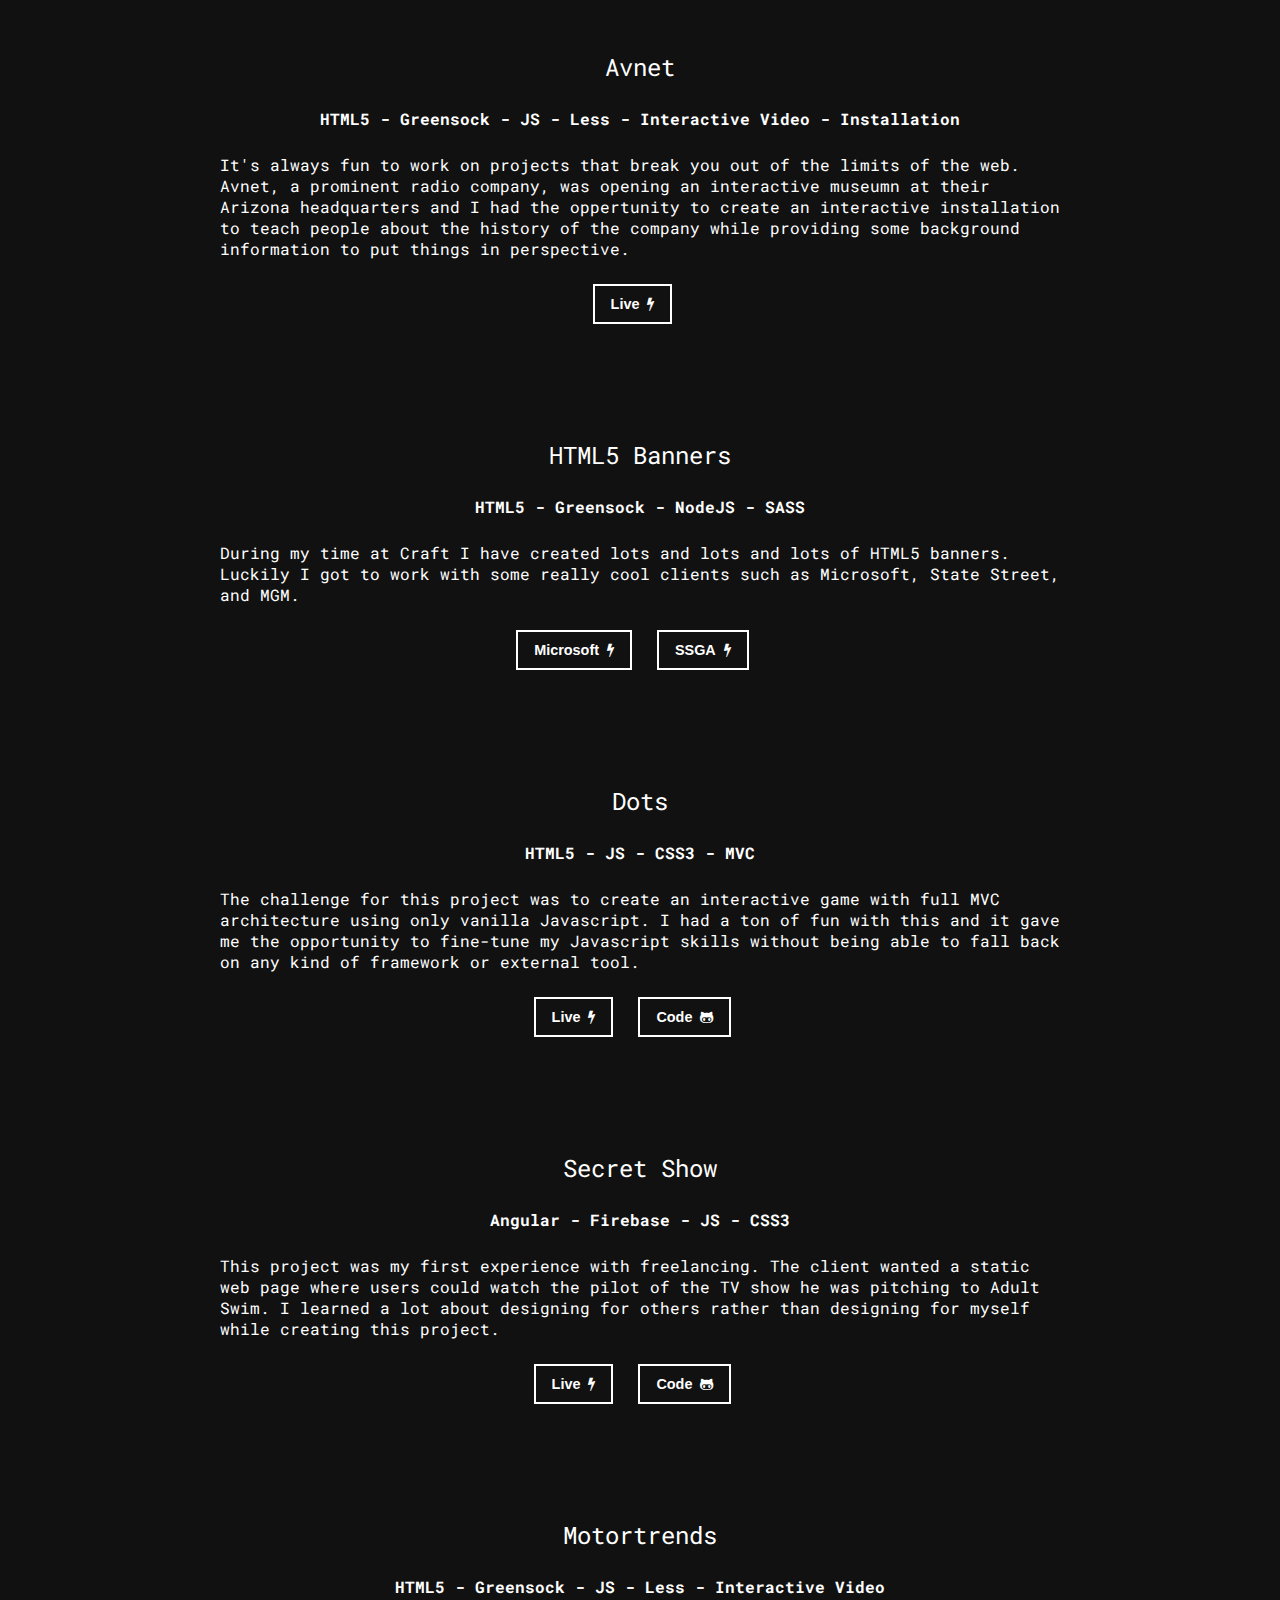
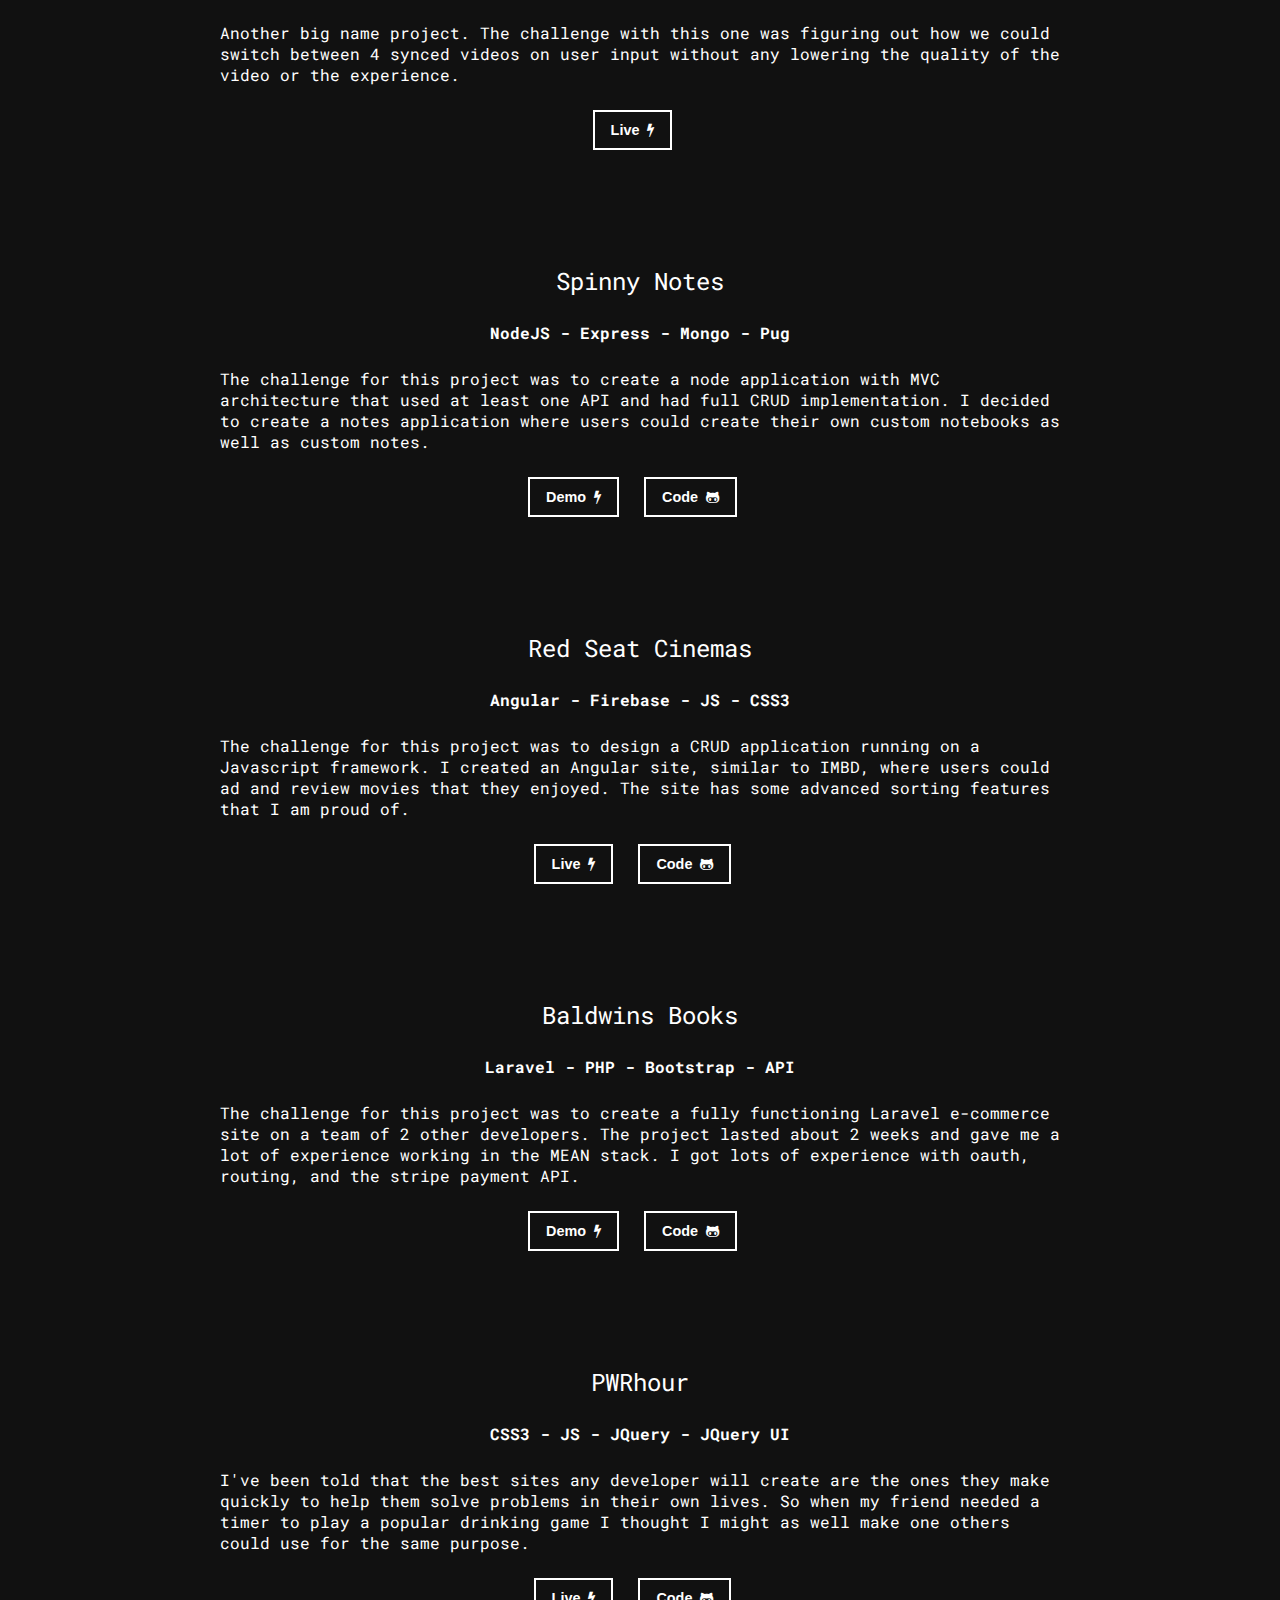
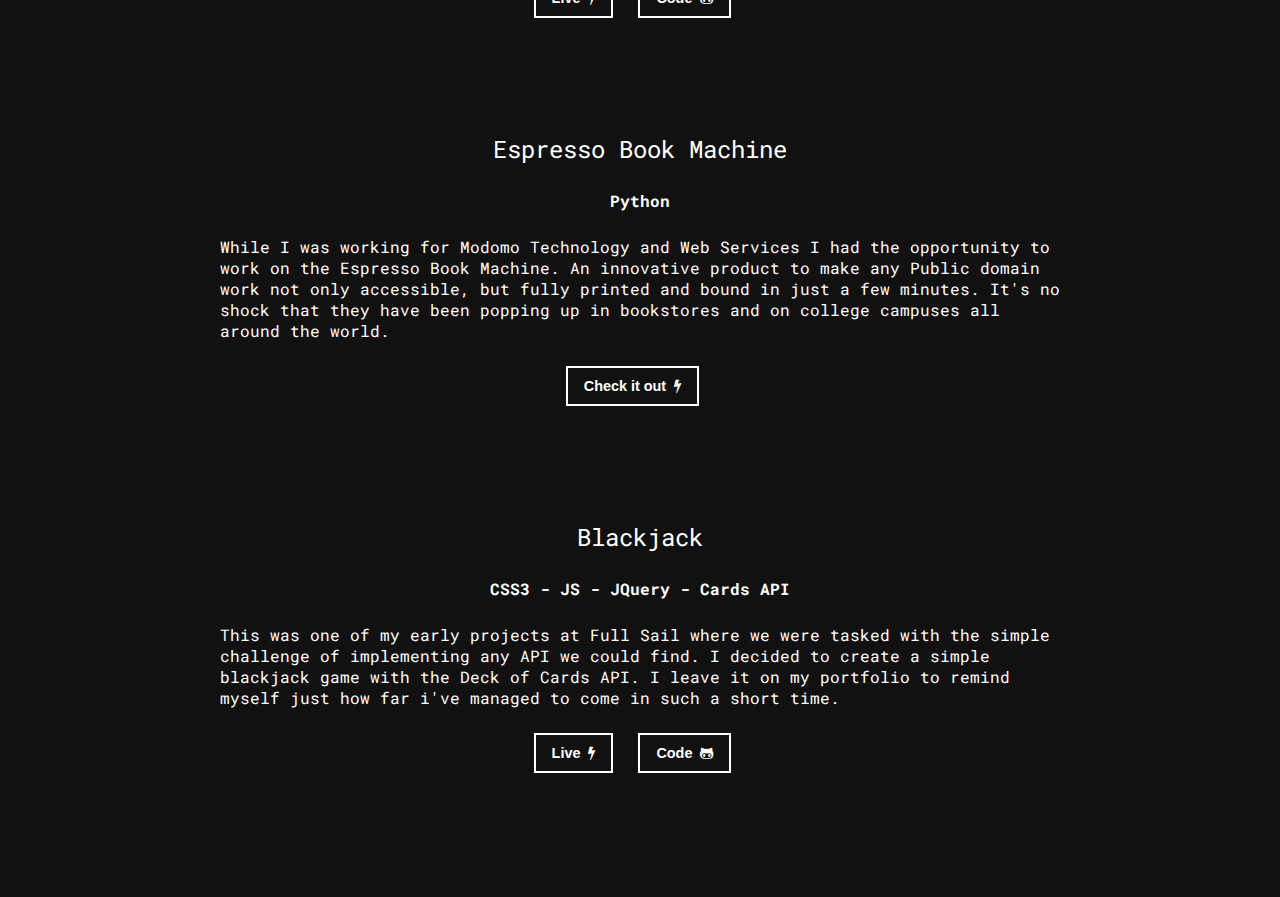
==== commit df28329c: "Various updates" ====
--- a/index.html
+++ b/index.html
@@ -37,8 +37,20 @@
       <div>
         <ul>
           <li class="slant">
-            <span class="revslant"> MGM Universal Love Karaoke </span>
-            <div class="dropdown revslant">
+            <span class="revslant"> IBM Garage </span>
+            <div class="dropdown revslant">
+              <div>
+                <p> <strong> JS - Greensock - Canvas - 360 Video - VR - Interactive Video </strong> </p>
+                <p> I had the honor of working with IBM to create a virtual tour of their office, not just as an interactive 360 video but as a VR experience as well!
+                    Due to a limited time frame and the innovative nature of the project this was one of the most challenging and most exciting things I have gotten to work on.
+                </p>
+                <a href="https://www.ibm.com/services/whereithappens/" target="_blank"><button> ibm.com/whereithappens &nbsp;&nbsp;<i class="fa fa-bolt" aria-hidden="true"></i></button></a>
+              </div>
+            </div>
+          </li>
+          <li class="revslant">
+            <span class="slant"> MGM Universal Love Karaoke </span>
+            <div class="dropdown slant">
               <div>
                 <p> <strong> HTML5 - JS - CSS3 </strong> </p>
                 <p> To honor the beginnings of the gay rights movement MGM set out to create a
@@ -46,27 +58,49 @@
                     the lyrics. This was the most fun I have had on a project I am very proud of it's success.
                 </p>
                 <a href="https://www.adweek.com/creativity/see-how-mgms-universal-love-made-an-impact-during-stonewall-day/" target="_blank"><button> Read More&nbsp;&nbsp;<i class="fa fa-bolt" aria-hidden="true"></i></button></a>
-                <a href="https://www.universal-love.com/" target="_blank"><button> Hear the music&nbsp;&nbsp;<i class="fa fa-music"></i></button></a>
-              </div>
-            </div>
-          </li>
-          <li class="revslant">
-            <span class="slant"> The New York Lottery </span>
-            <div class="dropdown slant">
+                <a href="https://open.spotify.com/album/1Roqqh9z76dk77g98fiR2E" target="_blank"><button> Hear the music&nbsp;&nbsp;<i class="fa fa-music"></i></button></a>
+              </div>
+            </div>
+          </li>
+          <li class="slant">
+            <span class="revslant"> The New York Lottery </span>
+            <div class="dropdown revslant">
               <div>
                 <p> <strong> Angular - Drupal - JS - CSS3 - Greensock - AWS </strong> </p>
                 <p> One of my primary jobs at Craft Worldwide is working on the New York Lottery's primary
                     website as well as creating several promotional microsites. Check them out below!
                 </p>
-                <a href="https://www.nyl-thepriceisright.com/" target="_blank"><button> nyl-thepriceisright.com&nbsp;&nbsp;<i class="fa fa-bolt" aria-hidden="true"></i></button></a>
-                <a href="https://www.youtube.com/watch?v=92Py029llLg&feature=youtu.be" target="_blank"><button> nylmasterpieces.com&nbsp;&nbsp;<i class="fa fa-bolt" aria-hidden="true"></i></button></a>
                 <a href="https://nylottery.ny.gov/" target="_blank"><button> nylottery.gov &nbsp;&nbsp;<i class="fa fa-bolt" aria-hidden="true"></i></button></a>
               </div>
             </div>
           </li>
-          <li class="slant">
-            <span class="revslant"> HTML5 Banners </span>
-            <div class="dropdown revslant">
+          <li class="revslant">
+            <span class="slant"> National Geographic </span>
+            <div class="dropdown slant">
+              <div>
+                <p> <strong> HTML5 - Greensock - JS - Less - Interactive Video </strong> </p>
+                <p> Getting to work with National Geographic has always been a dream of mine. I remember being a kid and running outside waiting for the mailman to drop off the latest issue. For a fairly simple video concept this project turned out really well with
+                    lots of time put into polishing the animations.
+                </p>
+                <a href="http://embed.wirewax.com/8140897?autoStart=true" target="_blank"><button> Live &nbsp;&nbsp;<i class="fa fa-bolt" aria-hidden="true"></i></button></a>
+              </div>
+            </div>
+          </li>
+          <li class="slant">
+            <span class="revslant"> Avnet </span>
+            <div class="dropdown revslant">
+              <div>
+                <p> <strong> HTML5 - Greensock - JS - Less - Interactive Video - Installation </strong> </p>
+                <p> It's always fun to work on projects that break you out of the limits of the web. Avnet, a prominent radio company, was opening an interactive museumn at their Arizona headquarters and I had the oppertunity to create an interactive
+                    installation to teach people about the history of the company while providing some background information to put things in perspective.
+                </p>
+                <a href="http://embed.wirewax.com/8127917" target="_blank"><button> Live&nbsp;&nbsp;<i class="fa fa-bolt" aria-hidden="true"></i></button></a>
+              </div>
+            </div>
+          </li>
+          <li class="revslant">
+            <span class="slant"> HTML5 Banners </span>
+            <div class="dropdown slant">
               <div>
                 <p> <strong> HTML5 - Greensock - NodeJS - SASS </strong> </p>
                 <p> During my time at Craft I have created lots and lots and lots of HTML5 banners. Luckily I got to work
@@ -77,9 +111,9 @@
               </div>
             </div>
           </li>
-          <li class="revslant">
-            <span class="slant"> Dots </span>
-            <div class="dropdown slant">
+          <li class="slant">
+            <span class="revslant"> Dots </span>
+            <div class="dropdown revslant">
               <div>
                 <p> <strong> HTML5 - JS - CSS3 - MVC </strong> </p>
                 <p> The challenge for this project was to create an interactive game with full MVC
@@ -92,9 +126,9 @@
               </div>
             </div>
           </li>
-          <li class="slant">
-            <span class="revslant"> Secret Show </span>
-            <div class="dropdown revslant">
+          <li class="revslant">
+            <span class="slant"> Secret Show </span>
+            <div class="dropdown slant">
               <div>
                 <p> <strong> Angular - Firebase - JS - CSS3</strong> </p>
                 <p> This project was my first experience with freelancing. The client wanted
@@ -104,6 +138,18 @@
                 </p>
                 <a href="http://spencerlee200.github.io/secretshow" target="_blank"><button> Live&nbsp;&nbsp;<i class="fa fa-bolt" aria-hidden="true"></i></button></a>
                 <a href="https://github.com/spencerlee200/secretshow" target="_blank"><button> Code&nbsp;&nbsp;<i class="fa fa-github-alt" aria-hidden="true"></i></button></a>
+              </div>
+            </div>
+          </li>
+          <li class="slant">
+            <span class="revslant"> Motortrends </span>
+            <div class="dropdown revslant">
+              <div>
+                <p> <strong> HTML5 - Greensock - JS - Less - Interactive Video </strong> </p>
+                <p> Another big name project. The challenge with this one was figuring out how we could switch between 4 synced videos on user input without any lowering the quality of the video or the
+                    experience.
+                </p>
+                <a href="http://embed.wirewax.com/8144211" target="_blank"><button> Live&nbsp;&nbsp;<i class="fa fa-bolt" aria-hidden="true"></i></button></a>
               </div>
             </div>
           </li>
--- a/css/main.css
+++ b/css/main.css
@@ -242,13 +242,14 @@
   margin: 5px auto;
   width: 100%;
   border: none;
+  border-radius: 0.5em;
 }
 
 #contact form > button {
   padding: 5px 7px;
   background: white;
   border: none;
-  border-radius: 10%;
+  border-radius: 0.5em;
 }
 
 #contact form > button:hover {
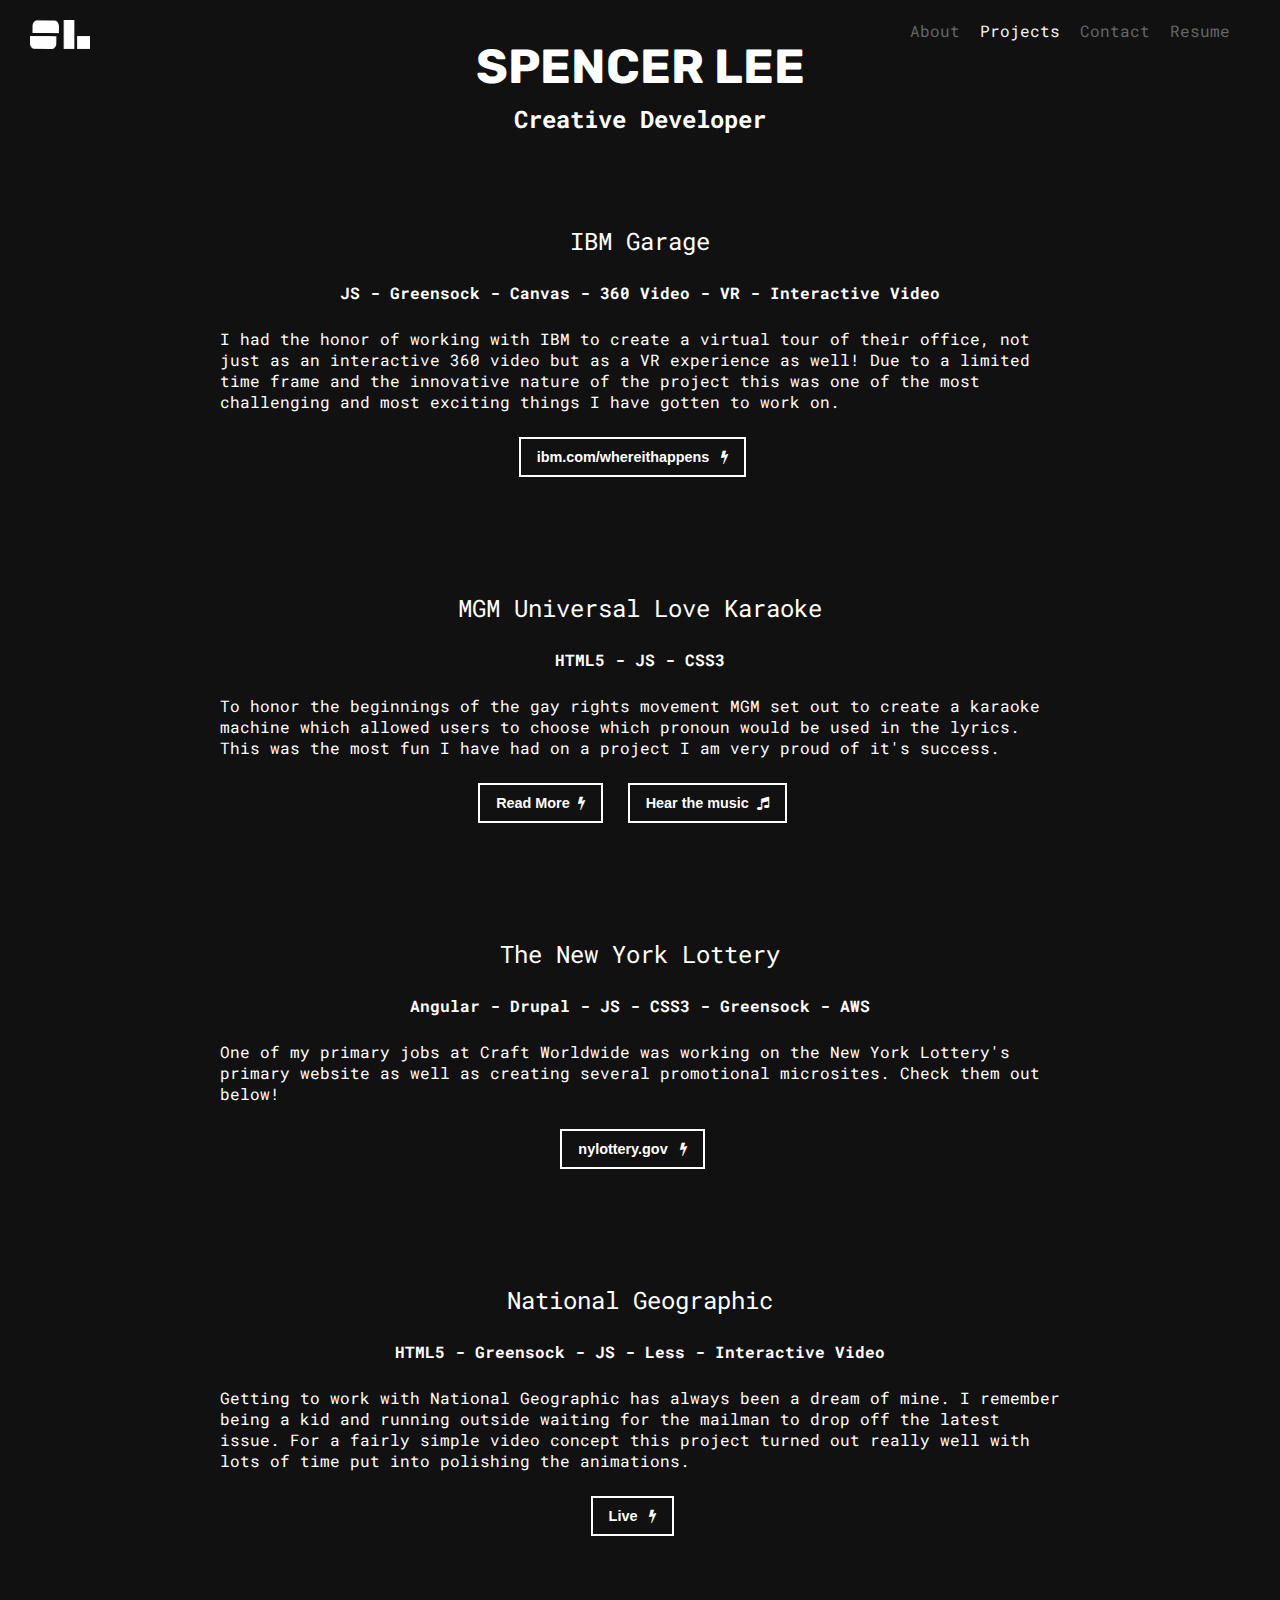
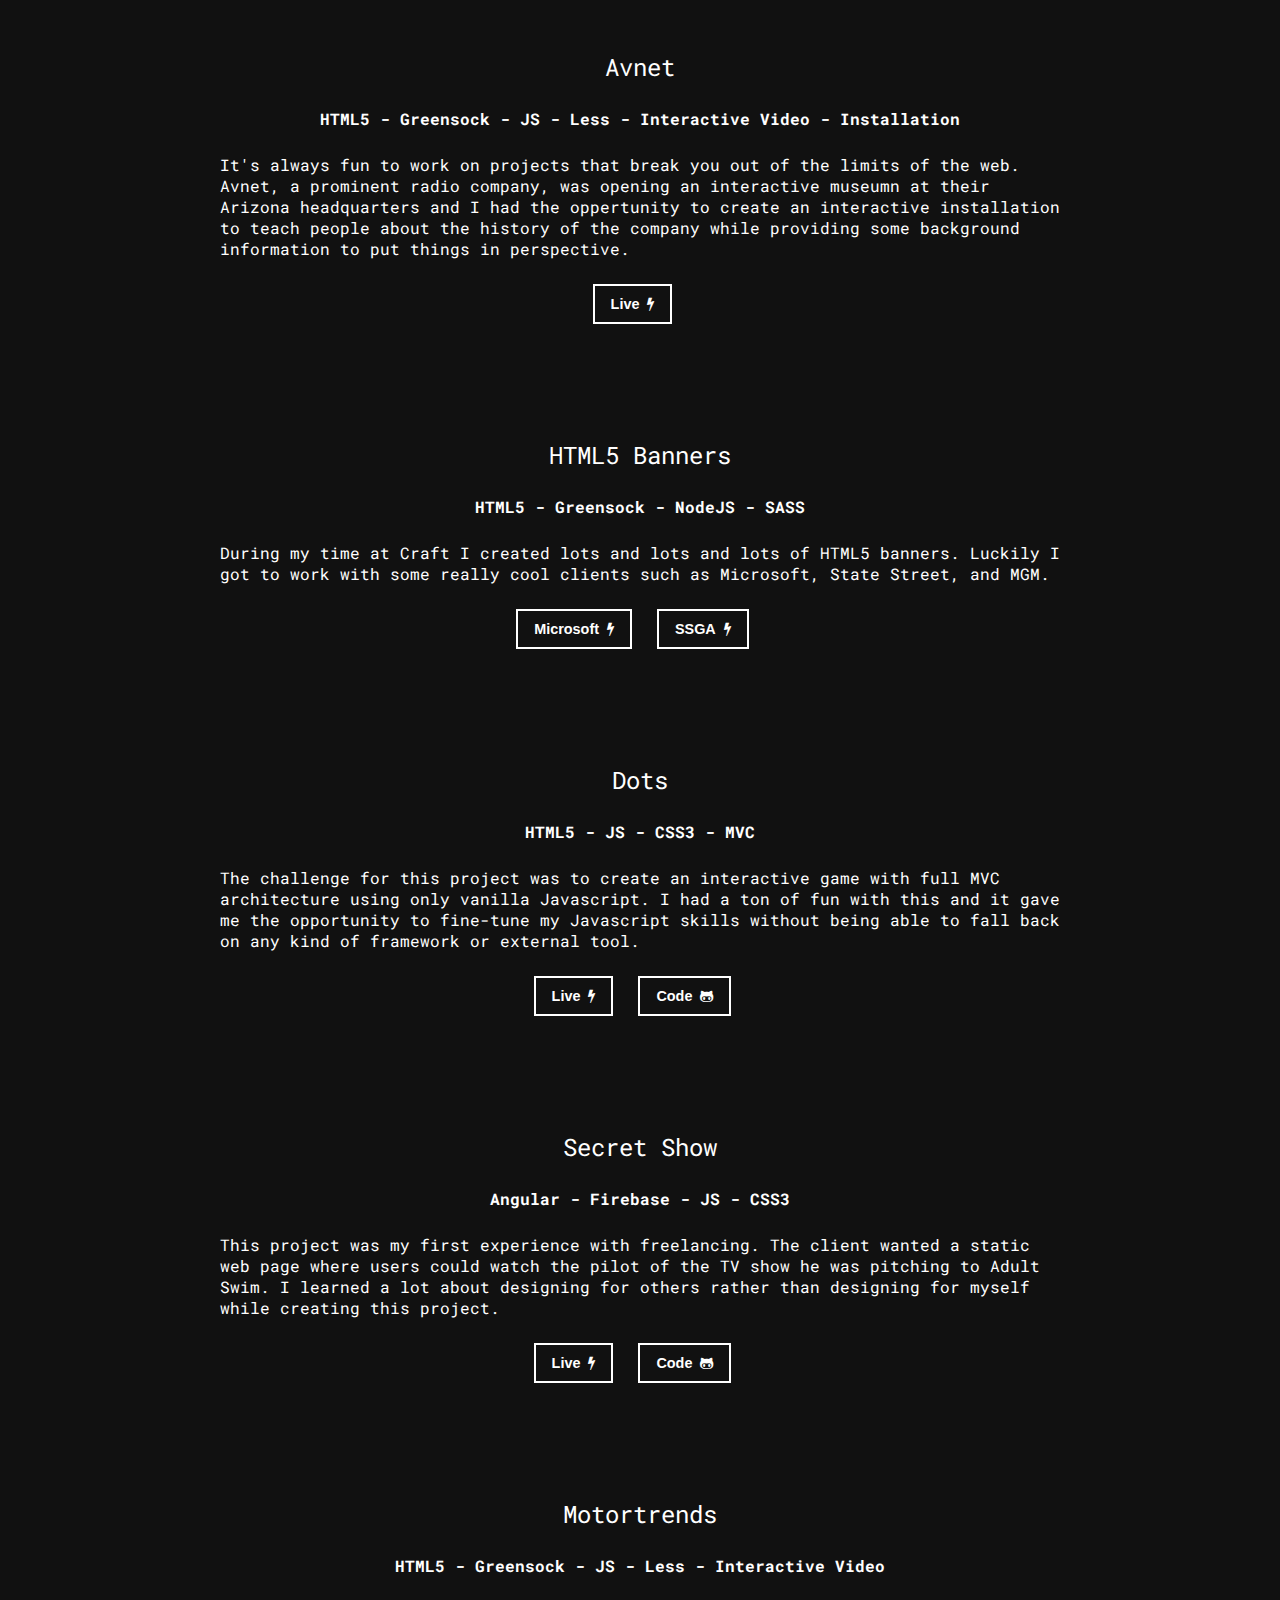
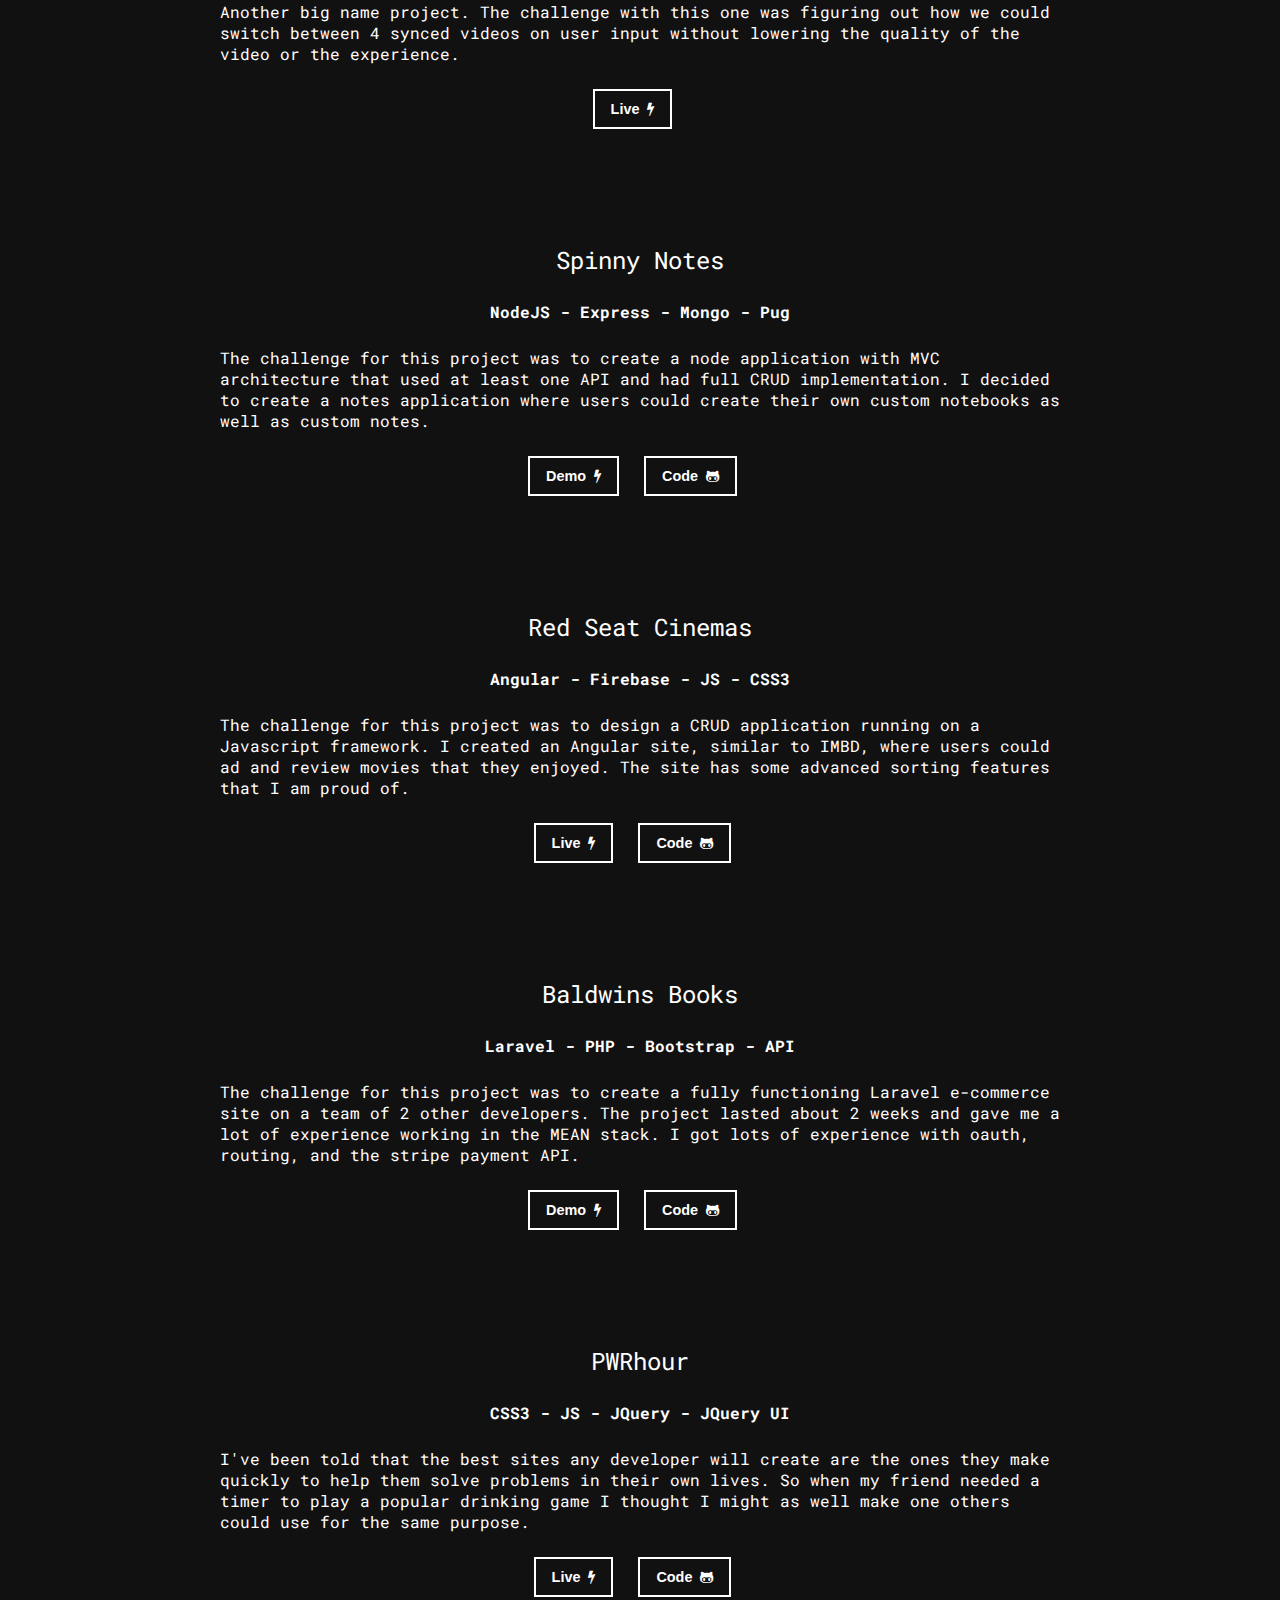
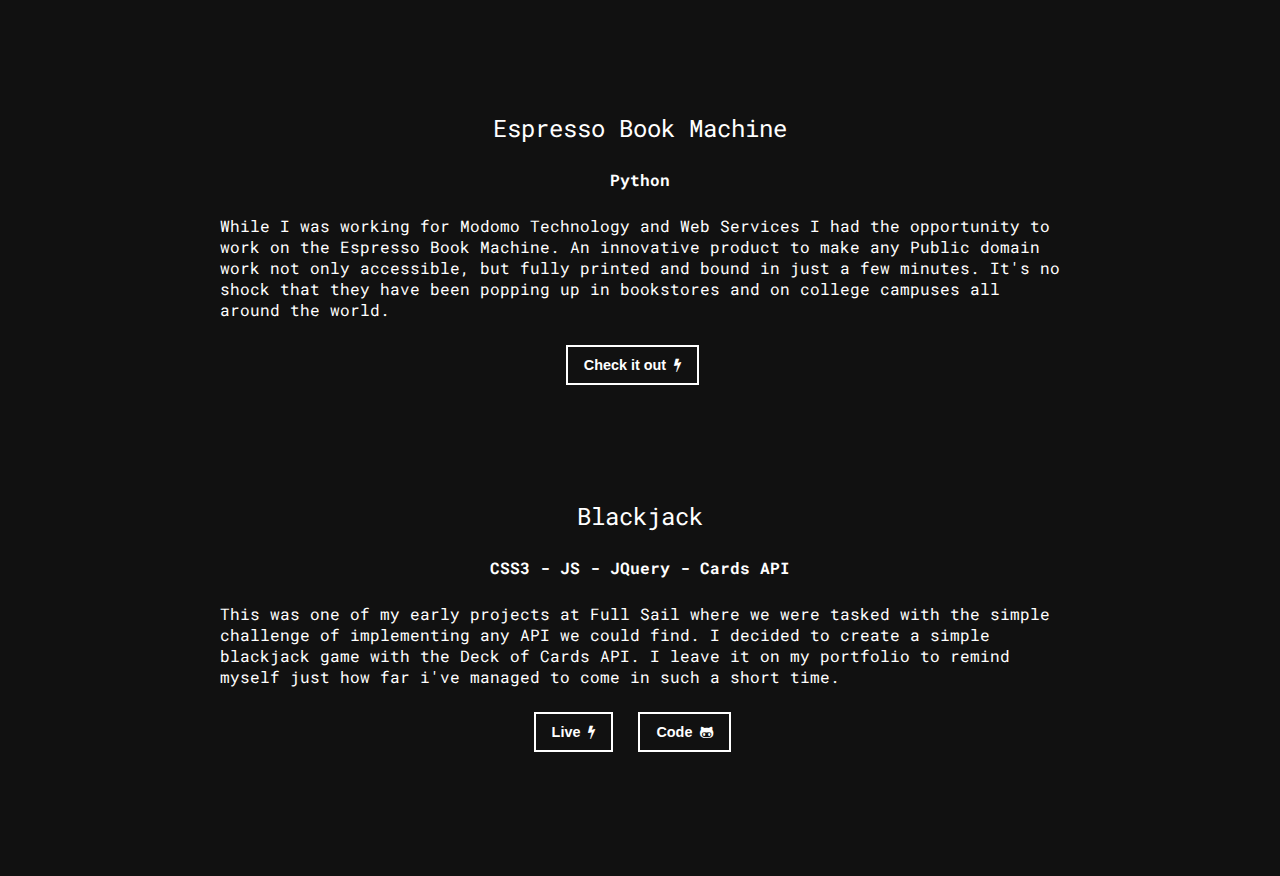
==== commit 72734fab: "Edit - words" ====
--- a/index.html
+++ b/index.html
@@ -67,7 +67,7 @@
             <div class="dropdown revslant">
               <div>
                 <p> <strong> Angular - Drupal - JS - CSS3 - Greensock - AWS </strong> </p>
-                <p> One of my primary jobs at Craft Worldwide is working on the New York Lottery's primary
+                <p> One of my primary jobs at Craft Worldwide was working on the New York Lottery's primary
                     website as well as creating several promotional microsites. Check them out below!
                 </p>
                 <a href="https://nylottery.ny.gov/" target="_blank"><button> nylottery.gov &nbsp;&nbsp;<i class="fa fa-bolt" aria-hidden="true"></i></button></a>
@@ -103,7 +103,7 @@
             <div class="dropdown slant">
               <div>
                 <p> <strong> HTML5 - Greensock - NodeJS - SASS </strong> </p>
-                <p> During my time at Craft I have created lots and lots and lots of HTML5 banners. Luckily I got to work
+                <p> During my time at Craft I created lots and lots and lots of HTML5 banners. Luckily I got to work
                     with some really cool clients such as Microsoft, State Street, and MGM.
                 </p>
                 <a href="https://spencerlee200.github.io/banners/microsoft_ad" target="_blank"><button class="banner_btn" value='msft'> Microsoft&nbsp;&nbsp;<i class="fa fa-bolt" aria-hidden="true"></i></button></a>
@@ -146,7 +146,7 @@
             <div class="dropdown revslant">
               <div>
                 <p> <strong> HTML5 - Greensock - JS - Less - Interactive Video </strong> </p>
-                <p> Another big name project. The challenge with this one was figuring out how we could switch between 4 synced videos on user input without any lowering the quality of the video or the
+                <p> Another big name project. The challenge with this one was figuring out how we could switch between 4 synced videos on user input without lowering the quality of the video or the
                     experience.
                 </p>
                 <a href="http://embed.wirewax.com/8144211" target="_blank"><button> Live&nbsp;&nbsp;<i class="fa fa-bolt" aria-hidden="true"></i></button></a>
